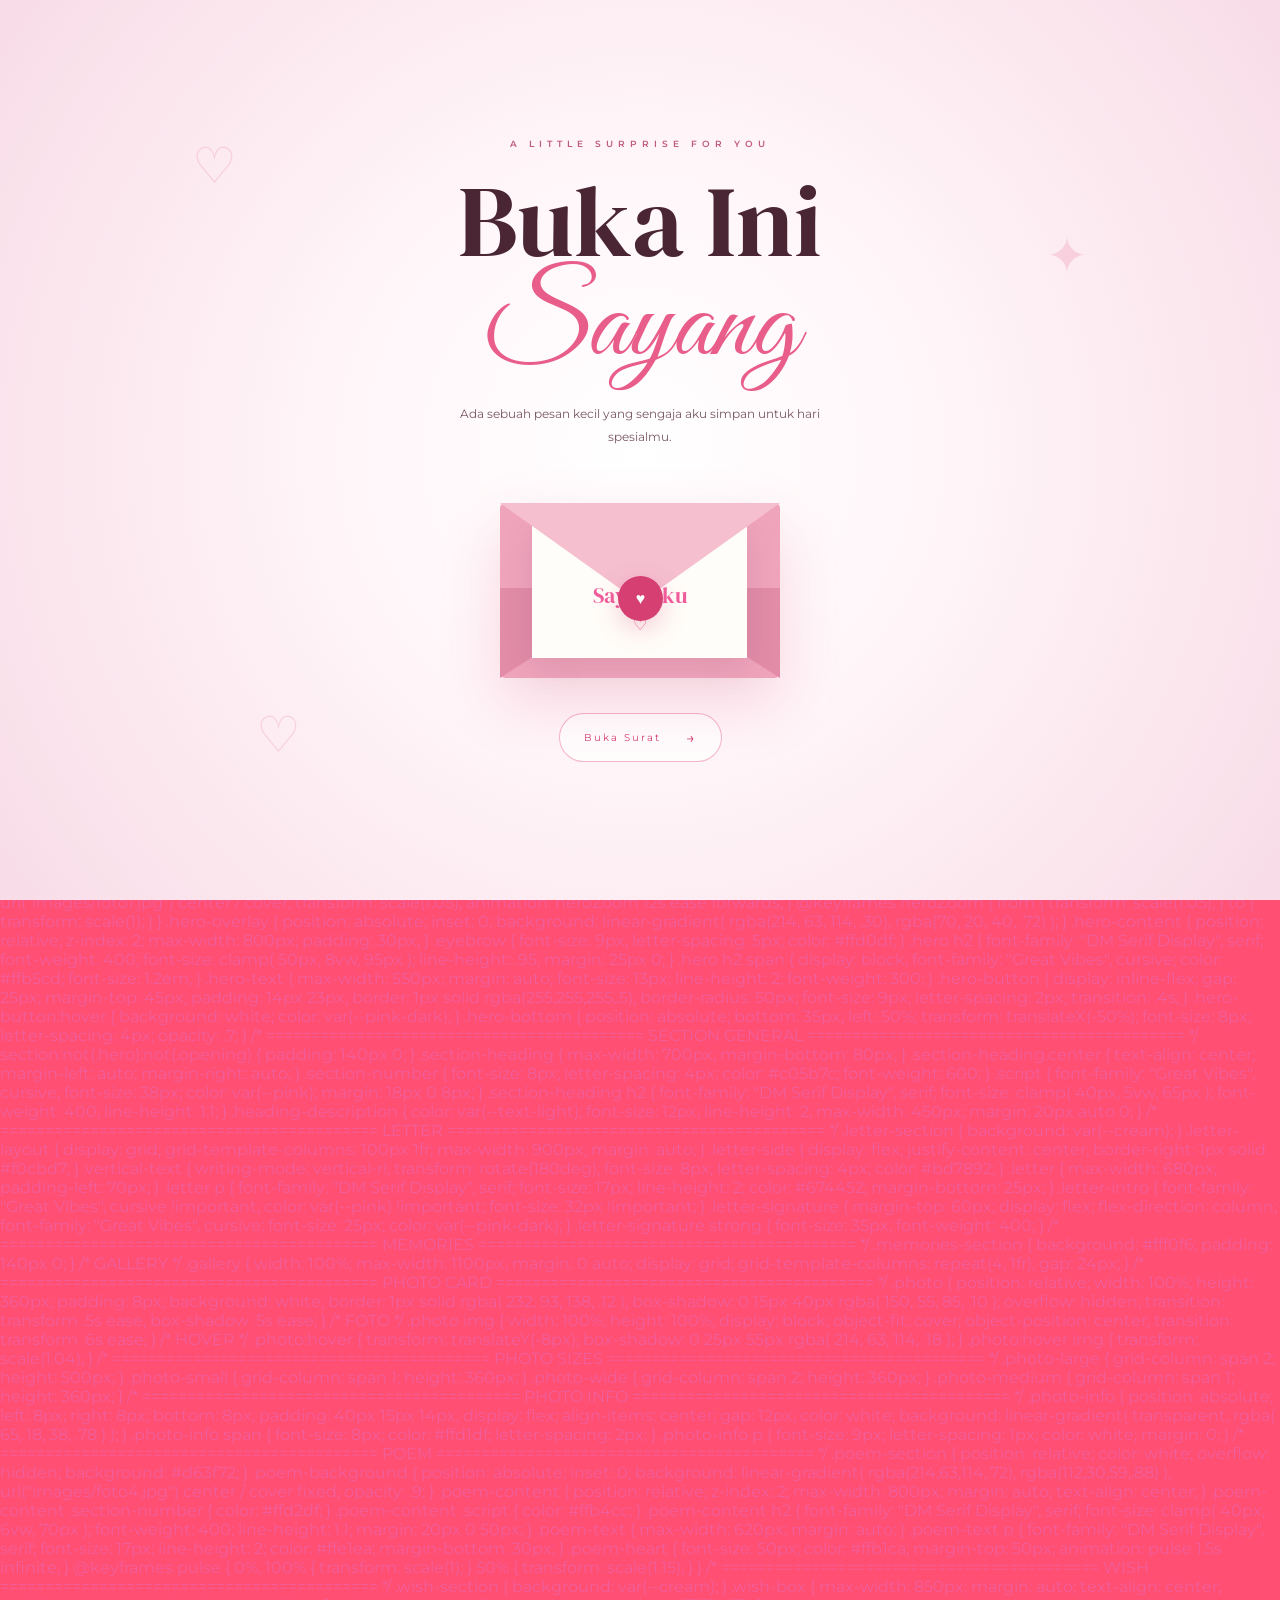
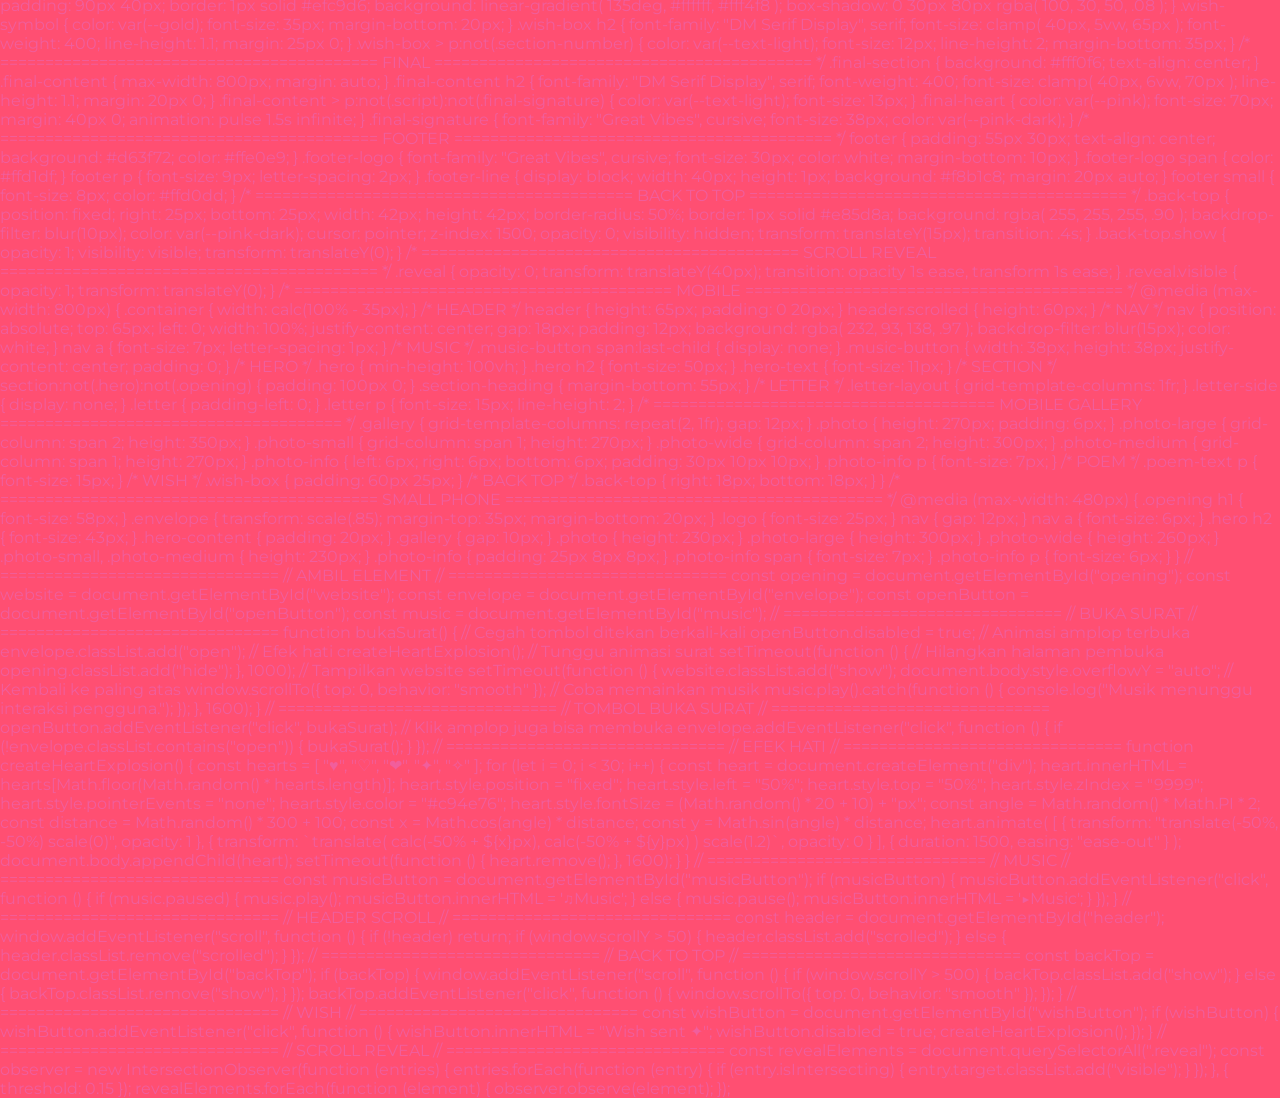
==== index.html @ 8f817539 "Update and rename README.md to index.html" ====
<!DOCTYPE html>
<html lang="id">
<head>
    <meta charset="UTF-8">
    <meta name="viewport" content="width=device-width, initial-scale=1.0">

    <title>Untukmu, Sayang ♡</title>

    <link rel="preconnect" href="https://fonts.googleapis.com">
    <link rel="preconnect" href="https://fonts.gstatic.com" crossorigin>

    <link href="https://fonts.googleapis.com/css2?family=DM+Serif+Display&family=Great+Vibes&family=Montserrat:wght@300;400;500;600&display=swap" rel="stylesheet">

    <link rel="stylesheet" href="lennas.css">
</head>

<body>

    <section id="opening" class="opening">

        <div class="opening-decoration decoration-one">♡</div>
        <div class="opening-decoration decoration-two">✦</div>
        <div class="opening-decoration decoration-three">♡</div>

        <div class="opening-inner">

            <p class="opening-label">
                A LITTLE SURPRISE FOR YOU
            </p>

            <h1>
                Buka Ini
                <span>Sayang</span>
            </h1>

            <p class="opening-text">
                Ada sebuah pesan kecil yang sengaja
                aku simpan untuk hari spesialmu.
            </p>

            <div class="envelope" id="envelope">

                <div class="envelope-back"></div>

                <div class="paper">

                    <p>Untukmu,</p>

                    <strong>Sayangku</strong>

                    <span>♡</span>

                </div>

                <div class="envelope-flap"></div>

                <div class="seal">
                    ♥
                </div>

            </div>

            <button class="main-button" id="openButton">
                Buka Surat
                <span>→</span>
            </button>

        </div>

    </section>



    <!-- =========================
         MAIN WEBSITE
    ========================== -->

    <div id="website" class="website">

        <!-- HEADER -->

        <header id="header">

            <a href="#home" class="logo">
                For You<span>♡</span>
            </a>

            <nav>

                <a href="#home" class="active">
                    Home
                </a>

                <a href="#letter">
                    Surat
                </a>

                <a href="#memories">
                    Memories
                </a>

                <a href="#poem">
                    Puisi
                </a>

                <a href="#wish">
                    Wish
                </a>

            </nav>

            <button class="music-button" id="musicButton">
                <span class="music-icon">♫</span>
                <span>Music</span>
            </button>

        </header>



        <!-- =========================
             HOME
        ========================== -->

        <main>

            <section id="home" class="hero">

                <div class="hero-image"></div>

                <div class="hero-overlay"></div>

                <div class="hero-content">

                    <p class="eyebrow">
                        TODAY IS YOUR SPECIAL DAY
                    </p>

                    <h2>
                        Happy Birthday
                        <span>My Love</span>
                    </h2>

                    <p class="hero-text">
                        Hari ini adalah hari yang spesial,
                        karena seseorang yang begitu berarti
                        sedang merayakan bertambahnya usia.
                    </p>

                    <a href="#letter" class="hero-button">
                        Read My Letter
                        <span>↓</span>
                    </a>

                </div>

                <div class="hero-bottom">
                    Scroll to explore
                </div>

            </section>



            <!-- =========================
                 LETTER
            ========================== -->

            <section id="letter" class="letter-section">

                <div class="container">

                    <div class="section-heading">

                        <p class="section-number">
                            01 — A LETTER FOR YOU
                        </p>

                        <p class="script">
                            Untukmu, sayang...
                        </p>

                        <h2>
                            Ada beberapa hal
                            yang ingin aku katakan.
                        </h2>

                    </div>


                    <div class="letter-layout">

                        <div class="letter-side">

                            <span class="vertical-text">
                                WRITTEN WITH LOVE
                            </span>

                        </div>


                        <article class="letter">

                            <p class="letter-intro">
                                Dear you,
                            </p>

                            <p>
                                Selamat ulang tahun untuk seseorang
                                yang kehadirannya selalu punya tempat
                                istimewa di hidupku.
                            </p>

                            <p>
                                Hari ini, aku berharap kamu bisa
                                tersenyum lebih banyak, tertawa lebih
                                lepas, dan menikmati setiap hal kecil
                                yang membuatmu bahagia.
                            </p>

                            <p>
                                Aku mungkin tidak selalu bisa
                                memberikan hal yang sempurna.
                                Tetapi aku ingin kamu tahu bahwa
                                setiap perhatian kecil yang kuberikan
                                datang dengan ketulusan.
                            </p>

                            <p>
                                Semoga di usia barumu ini, semua
                                impian yang sedang kamu perjuangkan
                                perlahan menemukan jalannya.
                            </p>

                            <p>
                                Semoga kamu selalu dikelilingi
                                orang-orang yang menyayangimu,
                                dan semoga hari-harimu dipenuhi
                                alasan untuk tersenyum.
                            </p>

                            <p>
                                Terima kasih sudah menjadi bagian
                                dari cerita hidupku.
                            </p>

                            <div class="letter-signature">

                                <span>
                                    With all my heart,
                                </span>

                                <strong>
                                    Aku ♡
                                </strong>

                            </div>

                        </article>

                    </div>

                </div>

            </section>



            <!-- =========================
                 MEMORIES
            ========================== -->

            <section id="memories" class="memories-section">

                <div class="container">

                    <div class="section-heading center">

                        <p class="section-number">
                            02 — OUR MEMORIES
                        </p>

                        <p class="script">
                            Little moments
                        </p>

                        <h2>
                            Beautiful memories.
                        </h2>

                        <p class="heading-description">
                            Karena beberapa momen kecil
                            ternyata bisa menjadi kenangan
                            yang sangat berarti.
                        </p>

                    </div>


                    <div class="gallery">

                        <div class="photo photo-large reveal">
                            <img src="len.jpeg" alt="Memory 1">

                            <div class="photo-info">
                                <span>01</span>
                                <p>A beautiful moment.</p>
                            </div>
                        </div>


                        <div class="photo photo-small reveal">
                            <img src="lenna.jpeg" alt="Memory 2">

                            <div class="photo-info">
                                <span>02</span>
                                <p>Your smile.</p>
                            </div>
                        </div>


                        <div class="photo photo-small reveal">
                            <img src="lennaa.jpeg" alt="Memory 3">

                            <div class="photo-info">
                                <span>03</span>
                                <p>One of my favorites.</p>
                            </div>
                        </div>


                        <div class="photo photo-wide reveal">
                            <img src="lennas.jpeg" alt="Memory 4">

                            <div class="photo-info">
                                <span>04</span>
                                <p>A moment worth keeping.</p>
                            </div>
                        </div>


                        <div class="photo photo-medium reveal">
                            <img src="dia.jpeg" alt="Memory 5">

                            <div class="photo-info">
                                <span>05</span>
                                <p>Just you.</p>
                            </div>
                        </div>


                        <div class="photo photo-medium reveal">
                            <img src="diaa.jpeg" alt="Memory 6">

                            <div class="photo-info">
                                <span>06</span>
                                <p>Another little memory.</p>
                            </div>
                        </div>


                        <div class="photo photo-medium reveal">
                            <img src="diaaa.jpeg" alt="Memory 7">

                            <div class="photo-info">
                                <span>07</span>
                                <p>Forever memorable.</p>
                            </div>
                        </div>


                    </div>

                </div>

            </section>



            <!-- =========================
                 POEM
            ========================== -->

            <section id="poem" class="poem-section">

                <div class="poem-background"></div>

                <div class="container">

                    <div class="poem-content">

                        <p class="section-number">
                            03 — A LITTLE POEM
                        </p>

                        <p class="script">
                            Tentang kamu...
                        </p>

                        <h2>
                            Kalau kebahagiaan
                            punya sebuah nama,
                        </h2>

                        <div class="poem-text">

                            <p>
                                mungkin namanya adalah senyummu,
                                karena entah bagaimana,
                                melihatmu tersenyum
                                selalu membuat hariku terasa lebih baik.
                            </p>

                            <p>
                                Kalau waktu bisa berhenti,
                                mungkin aku ingin menyimpan
                                beberapa momen bersamamu
                                sedikit lebih lama.
                            </p>

                            <p>
                                Dan kalau aku boleh memilih
                                satu hal untuk selalu ada,
                                aku ingin melihatmu bahagia.
                            </p>

                        </div>

                        <div class="poem-heart">
                            ♡
                        </div>

                    </div>

                </div>

            </section>



            <!-- =========================
                 WISH
            ========================== -->

            <section id="wish" class="wish-section">

                <div class="container">

                    <div class="wish-box reveal">

                        <div class="wish-symbol">
                            ✦
                        </div>

                        <p class="section-number">
                            04 — MAKE A WISH
                        </p>

                        <h2>
                            Pejamkan mata.
                            <br>
                            Buat satu permintaan.
                        </h2>

                        <p>
                            Semoga semua hal baik yang kamu
                            harapkan menemukan jalannya.
                        </p>

                        <button class="main-button" id="wishButton">
                            Make a Wish
                            <span>♡</span>
                        </button>

                    </div>

                </div>

            </section>



            <!-- =========================
                 FINAL
            ========================== -->

            <section class="final-section">

                <div class="container">

                    <div class="final-content reveal">

                        <p class="script">
                            One last thing...
                        </p>

                        <h2>
                            Terima kasih sudah
                            menjadi bagian dari hidupku.
                        </h2>

                        <p>
                            Selamat ulang tahun,
                            sayang.
                        </p>

                        <div class="final-heart">
                            ♥
                        </div>

                        <p class="final-signature">
                            I love you ♡
                        </p>

                    </div>

                </div>

            </section>

        </main>



        <!-- FOOTER -->

        <footer>

            <div class="footer-logo">
                For You <span>♡</span>
            </div>

            <p>
                Made specially with love.
            </p>

            <span class="footer-line"></span>

            <small>
                A little birthday website for someone special.
            </small>

        </footer>

    </div>



    <!-- =========================
         AUDIO
    ========================== -->

    <audio id="music" loop>
        <source src="lagu tenang.mp4" type="audio/mpeg">
    </audio>



    <!-- BACK TO TOP -->

    <button id="backTop" class="back-top">
        ↑
    </button>


    <script src="lenna.js"></script>

</body>
</html>

/* ==========================================
   RESET
========================================== */

* {
    margin: 0;
    padding: 0;
    box-sizing: border-box;
}

html {
    scroll-behavior: smooth;
}

body {
    font-family: "Montserrat", sans-serif;
    background: #ff4f72;
    color: #f15e9c;
    overflow-x: hidden;
}

body::-webkit-scrollbar {
    width: 7px;
}

body::-webkit-scrollbar-thumb {
    background: #e85d8a;
    border-radius: 20px;
}

body::-webkit-scrollbar-track {
    background: #fff0f6;
}

a {
    text-decoration: none;
    color: inherit;
}

button {
    font-family: inherit;
}

img {
    max-width: 100%;
}


/* ==========================================
   VARIABLES
========================================== */

:root {
    --pink: #e85d8a;
    --pink-dark: #d63f72;
    --pink-soft: #f7b6ca;
    --pink-light: #fff0f6;
    --pink-pale: #fff7fa;

    --text: #4a2635;
    --text-light: #795967;

    --white: #ffffff;
    --cream: #fffafb;

    --gold: #d5a45c;

    --container: 1150px;
}


/* ==========================================
   CONTAINER
========================================== */

.container {
    width: min(
        var(--container),
        calc(100% - 60px)
    );

    margin: auto;
}


/* ==========================================
   OPENING PAGE
========================================== */

.opening {
    min-height: 100vh;

    position: fixed;
    inset: 0;

    z-index: 5000;

    display: flex;
    align-items: center;
    justify-content: center;

    text-align: center;

    background:
        radial-gradient(
            circle at center,
            #ffffff 0%,
            #fff5f8 40%,
            #f8dce7 100%
        );

    transition:
        opacity 1.2s ease,
        visibility 1.2s ease,
        transform 1.2s ease;
}

.opening.hide {
    opacity: 0;
    visibility: hidden;
    transform: scale(1.05);
}

.opening-inner {
    position: relative;
    z-index: 5;
}

.opening-label {
    font-size: 9px;
    letter-spacing: 5px;
    color: #c05b7c;
    font-weight: 600;
}

.opening h1 {
    font-family: "DM Serif Display", serif;

    font-weight: 400;

    color: var(--text);

    font-size: clamp(
        55px,
        8vw,
        100px
    );

    line-height: .95;

    margin: 25px 0 20px;
}

.opening h1 span {
    display: block;

    font-family: "Great Vibes", cursive;

    color: var(--pink);

    font-size: 1.15em;

    margin-top: 5px;
}

.opening-text {
    max-width: 380px;

    margin: auto;

    color: var(--text-light);

    font-size: 12px;

    line-height: 1.9;
}


/* ==========================================
   OPENING DECORATION
========================================== */

.opening-decoration {
    position: absolute;

    color: rgba(
        232,
        93,
        138,
        .20
    );

    font-size: 50px;

    animation:
        floating 5s ease-in-out infinite;
}

.decoration-one {
    top: 15%;
    left: 15%;
}

.decoration-two {
    top: 25%;
    right: 15%;

    animation-delay: 1s;
}

.decoration-three {
    bottom: 15%;
    left: 20%;

    animation-delay: 2s;
}

@keyframes floating {

    0%,
    100% {
        transform:
            translateY(0)
            rotate(0);
    }

    50% {
        transform:
            translateY(-15px)
            rotate(8deg);
    }
}


/* ==========================================
   ENVELOPE
========================================== */

.envelope {
    width: 280px;
    height: 175px;

    margin: 55px auto 35px;

    position: relative;

    cursor: pointer;

    perspective: 1000px;
}

.envelope-back {
    position: absolute;
    inset: 0;

    background: #efa4bc;

    border-radius: 5px;

    box-shadow:
        0 25px 60px
        rgba(214, 63, 114, .18);
}

.envelope-back::before,
.envelope-back::after {
    content: "";

    position: absolute;

    width: 0;
    height: 0;

    border-style: solid;
}

.envelope-back::before {
    left: 0;
    bottom: 0;

    border-width:
        90px
        140px
        0
        0;

    border-color:
        #e28ca8
        transparent
        transparent
        transparent;
}

.envelope-back::after {
    right: 0;
    bottom: 0;

    border-width:
        90px
        0
        0
        140px;

    border-color:
        #e28ca8
        transparent
        transparent
        transparent;
}


/* PAPER */

.paper {
    position: absolute;

    width: 215px;
    height: 135px;

    left: 32px;
    top: 20px;

    background: #fffdf9;

    display: flex;
    flex-direction: column;

    justify-content: center;
    align-items: center;

    z-index: 2;

    transition: 1s ease;

    box-shadow:
        0 10px 30px
        rgba(70, 20, 40, .1);
}

.paper p {
    font-family: "Great Vibes", cursive;

    font-size: 23px;

    color: #c65379;
}

.paper strong {
    font-family: "DM Serif Display", serif;

    font-size: 22px;

    font-weight: 400;

    margin-top: 4px;
}

.paper span {
    color: var(--pink);

    margin-top: 5px;
}


/* ENVELOPE FLAP */

.envelope-flap {
    position: absolute;

    top: 0;
    left: 0;

    width: 0;
    height: 0;

    border-left:
        140px solid transparent;

    border-right:
        140px solid transparent;

    border-top:
        100px solid #f5bfd0;

    transform-origin: top;

    transition: .8s ease;

    z-index: 4;
}


/* SEAL */

.seal {
    position: absolute;

    width: 45px;
    height: 45px;

    left: calc(50% - 22px);
    top: 73px;

    display: flex;
    align-items: center;
    justify-content: center;

    border-radius: 50%;

    background: var(--pink-dark);

    color: white;

    z-index: 6;

    box-shadow:
        0 8px 25px
        rgba(214, 63, 114, .25);

    transition: .5s ease;
}


/* OPEN ANIMATION */

.envelope.open .envelope-flap {
    transform: rotateX(180deg);
    z-index: 1;
}

.envelope.open .paper {
    transform: translateY(-100px);
    z-index: 5;
}

.envelope.open .seal {
    transform: scale(0);
}


/* ==========================================
   MAIN BUTTON
========================================== */

.main-button {
    display: inline-flex;

    align-items: center;

    gap: 25px;

    padding: 14px 24px;

    border:
        1px solid
        rgba(232, 93, 138, .45);

    border-radius: 50px;

    background:
        rgba(255, 255, 255, .75);

    color: var(--pink-dark);

    font-size: 10px;

    letter-spacing: 2px;

    cursor: pointer;

    transition: .4s ease;
}

.main-button span {
    font-size: 15px;
}

.main-button:hover {
    background: var(--pink);

    color: white;

    border-color: var(--pink);

    transform: translateY(-4px);

    box-shadow:
        0 15px 35px
        rgba(232, 93, 138, .28);
}


/* ==========================================
   WEBSITE
========================================== */

.website {
    display: none;
}

.website.show {
    display: block;

    animation:
        websiteReveal 1.5s ease;
}

@keyframes websiteReveal {

    from {
        opacity: 0;
    }

    to {
        opacity: 1;
    }
}


/* ==========================================
   HEADER
========================================== */

header {
    position: fixed;

    top: 0;
    left: 0;

    width: 100%;

    height: 80px;

    display: flex;

    align-items: center;

    justify-content: space-between;

    padding: 0 45px;

    z-index: 2000;

    color: white;

    background:
        rgba(
            232,
            93,
            138,
            .94
        );

    backdrop-filter: blur(18px);

    border-bottom:
        1px solid
        rgba(255,255,255,.18);

    box-shadow:
        0 8px 30px
        rgba(214, 63, 114, .18);

    transition: .4s ease;
}

header.scrolled {
    height: 68px;

    color: white;

    background:
        rgba(
            232,
            93,
            138,
            .98
        );

    box-shadow:
        0 10px 35px
        rgba(214, 63, 114, .25);
}


/* LOGO */

.logo {
    font-family:
        "Great Vibes",
        cursive;

    font-size: 30px;
}

.logo span {
    color: #ffd1df;
}


/* ==========================================
   NAVIGATION
========================================== */

nav {
    display: flex;

    gap: 30px;
}

nav a {
    position: relative;

    padding: 8px 0;

    font-size: 9px;

    letter-spacing: 2px;

    color: white;

    opacity: .75;

    transition: .3s ease;
}

nav a::after {
    content: "";

    position: absolute;

    left: 0;
    bottom: 0;

    width: 0;

    height: 1px;

    background: white;

    transition: .3s ease;
}

nav a:hover,
nav a.active {
    opacity: 1;
}

nav a:hover::after,
nav a.active::after {
    width: 100%;
}


/* ==========================================
   MUSIC BUTTON
========================================== */

.music-button {
    border:
        1px solid
        rgba(255,255,255,.7);

    background:
        rgba(255,255,255,.08);

    color: white;

    border-radius: 50px;

    padding: 9px 15px;

    font-size: 9px;

    display: flex;

    align-items: center;

    gap: 8px;

    cursor: pointer;

    transition: .3s ease;
}

.music-button:hover {
    background: white;

    color: var(--pink-dark);
}

.music-icon {
    font-size: 15px;
}


/* ==========================================
   HERO
========================================== */

.hero {
    min-height: 100vh;

    position: relative;

    display: flex;

    justify-content: center;

    align-items: center;

    text-align: center;

    color: white;

    overflow: hidden;
}

.hero-image {
    position: absolute;

    inset: 0;

    background:
        url("images/foto1.jpg")
        center / cover;

    transform: scale(1.05);

    animation:
        heroZoom 12s ease forwards;
}

@keyframes heroZoom {

    from {
        transform: scale(1.05);
    }

    to {
        transform: scale(1);
    }
}

.hero-overlay {
    position: absolute;

    inset: 0;

    background:
        linear-gradient(
            rgba(214, 63, 114, .30),
            rgba(70, 20, 40, .72)
        );
}

.hero-content {
    position: relative;

    z-index: 2;

    max-width: 800px;

    padding: 30px;
}

.eyebrow {
    font-size: 9px;

    letter-spacing: 5px;

    color: #ffd0df;
}

.hero h2 {
    font-family:
        "DM Serif Display",
        serif;

    font-weight: 400;

    font-size:
        clamp(
            50px,
            8vw,
            95px
        );

    line-height: .95;

    margin: 25px 0;
}

.hero h2 span {
    display: block;

    font-family:
        "Great Vibes",
        cursive;

    color: #ffb5cd;

    font-size: 1.2em;
}

.hero-text {
    max-width: 550px;

    margin: auto;

    font-size: 13px;

    line-height: 2;

    font-weight: 300;
}

.hero-button {
    display: inline-flex;

    gap: 25px;

    margin-top: 45px;

    padding: 14px 23px;

    border:
        1px solid
        rgba(255,255,255,.5);

    border-radius: 50px;

    font-size: 9px;

    letter-spacing: 2px;

    transition: .4s;
}

.hero-button:hover {
    background: white;

    color: var(--pink-dark);
}

.hero-bottom {
    position: absolute;

    bottom: 35px;

    left: 50%;

    transform:
        translateX(-50%);

    font-size: 8px;

    letter-spacing: 4px;

    opacity: .7;
}


/* ==========================================
   SECTION GENERAL
========================================== */

section:not(.hero):not(.opening) {
    padding: 140px 0;
}

.section-heading {
    max-width: 700px;

    margin-bottom: 80px;
}

.section-heading.center {
    text-align: center;

    margin-left: auto;
    margin-right: auto;
}

.section-number {
    font-size: 8px;

    letter-spacing: 4px;

    color: #c05b7c;

    font-weight: 600;
}

.script {
    font-family:
        "Great Vibes",
        cursive;

    font-size: 38px;

    color: var(--pink);

    margin: 18px 0 8px;
}

.section-heading h2 {
    font-family:
        "DM Serif Display",
        serif;

    font-size:
        clamp(
            40px,
            5vw,
            65px
        );

    font-weight: 400;

    line-height: 1.1;
}

.heading-description {
    color: var(--text-light);

    font-size: 12px;

    line-height: 2;

    max-width: 450px;

    margin: 20px auto 0;
}


/* ==========================================
   LETTER
========================================== */

.letter-section {
    background: var(--cream);
}

.letter-layout {
    display: grid;

    grid-template-columns: 100px 1fr;

    max-width: 900px;

    margin: auto;
}

.letter-side {
    display: flex;

    justify-content: center;

    border-right:
        1px solid
        #f0cbd7;
}

.vertical-text {
    writing-mode: vertical-rl;

    transform: rotate(180deg);

    font-size: 8px;

    letter-spacing: 4px;

    color: #bd7892;
}

.letter {
    max-width: 680px;

    padding-left: 70px;
}

.letter p {
    font-family:
        "DM Serif Display",
        serif;

    font-size: 17px;

    line-height: 2;

    color: #674452;

    margin-bottom: 25px;
}

.letter-intro {
    font-family:
        "Great Vibes",
        cursive !important;

    color: var(--pink) !important;

    font-size: 32px !important;
}

.letter-signature {
    margin-top: 60px;

    display: flex;

    flex-direction: column;

    font-family:
        "Great Vibes",
        cursive;

    font-size: 25px;

    color: var(--pink-dark);
}

.letter-signature strong {
    font-size: 35px;

    font-weight: 400;
}


/* ==========================================
   MEMORIES
========================================== */

.memories-section {
    background: #fff0f6;

    padding: 140px 0;
}


/* GALLERY */

.gallery {
    width: 100%;

    max-width: 1100px;

    margin: 0 auto;

    display: grid;

    grid-template-columns:
        repeat(4, 1fr);

    gap: 24px;
}


/* ==========================================
   PHOTO CARD
========================================== */

.photo {
    position: relative;

    width: 100%;

    height: 360px;

    padding: 8px;

    background: white;

    border:
        1px solid
        rgba(
            232,
            93,
            138,
            .12
        );

    box-shadow:
        0 15px 40px
        rgba(
            150,
            55,
            85,
            .10
        );

    overflow: hidden;

    transition:
        transform .5s ease,
        box-shadow .5s ease;
}


/* FOTO */

.photo img {
    width: 100%;

    height: 100%;

    display: block;

    object-fit: cover;

    object-position: center;

    transition:
        transform .6s ease;
}


/* HOVER */

.photo:hover {
    transform:
        translateY(-8px);

    box-shadow:
        0 25px 55px
        rgba(
            214,
            63,
            114,
            .18
        );
}

.photo:hover img {
    transform:
        scale(1.04);
}


/* ==========================================
   PHOTO SIZES
========================================== */

.photo-large {
    grid-column: span 2;

    height: 500px;
}

.photo-small {
    grid-column: span 1;

    height: 360px;
}

.photo-wide {
    grid-column: span 2;

    height: 360px;
}

.photo-medium {
    grid-column: span 1;

    height: 360px;
}


/* ==========================================
   PHOTO INFO
========================================== */

.photo-info {
    position: absolute;

    left: 8px;
    right: 8px;
    bottom: 8px;

    padding:
        40px
        15px
        14px;

    display: flex;

    align-items: center;

    gap: 12px;

    color: white;

    background:
        linear-gradient(
            transparent,
            rgba(
                65,
                18,
                38,
                .78
            )
        );
}

.photo-info span {
    font-size: 8px;

    color: #ffd1df;

    letter-spacing: 2px;
}

.photo-info p {
    font-size: 9px;

    letter-spacing: 1px;

    color: white;

    margin: 0;
}


/* ==========================================
   POEM
========================================== */

.poem-section {
    position: relative;

    color: white;

    overflow: hidden;

    background: #d63f72;
}

.poem-background {
    position: absolute;

    inset: 0;

    background:
        linear-gradient(
            rgba(214,63,114,.72),
            rgba(112,30,59,.88)
        ),
        url("images/foto4.jpg")
        center / cover fixed;

    opacity: .9;
}

.poem-content {
    position: relative;

    z-index: 2;

    max-width: 800px;

    margin: auto;

    text-align: center;
}

.poem-content .section-number {
    color: #ffd2df;
}

.poem-content .script {
    color: #ffb4cc;
}

.poem-content h2 {
    font-family:
        "DM Serif Display",
        serif;

    font-size:
        clamp(
            40px,
            6vw,
            70px
        );

    font-weight: 400;

    line-height: 1.1;

    margin:
        20px 0
        50px;
}

.poem-text {
    max-width: 620px;

    margin: auto;
}

.poem-text p {
    font-family:
        "DM Serif Display",
        serif;

    font-size: 17px;

    line-height: 2;

    color: #ffe1ea;

    margin-bottom: 30px;
}

.poem-heart {
    font-size: 50px;

    color: #ffb1ca;

    margin-top: 50px;

    animation:
        pulse 1.5s infinite;
}

@keyframes pulse {

    0%,
    100% {
        transform: scale(1);
    }

    50% {
        transform: scale(1.15);
    }
}


/* ==========================================
   WISH
========================================== */

.wish-section {
    background: var(--cream);
}

.wish-box {
    max-width: 850px;

    margin: auto;

    text-align: center;

    padding: 90px 40px;

    border:
        1px solid
        #efc9d6;

    background:
        linear-gradient(
            135deg,
            #ffffff,
            #fff4f8
        );

    box-shadow:
        0 30px 80px
        rgba(
            100,
            30,
            50,
            .08
        );
}

.wish-symbol {
    color: var(--gold);

    font-size: 35px;

    margin-bottom: 20px;
}

.wish-box h2 {
    font-family:
        "DM Serif Display",
        serif;

    font-size:
        clamp(
            40px,
            5vw,
            65px
        );

    font-weight: 400;

    line-height: 1.1;

    margin: 25px 0;
}

.wish-box > p:not(.section-number) {
    color: var(--text-light);

    font-size: 12px;

    line-height: 2;

    margin-bottom: 35px;
}


/* ==========================================
   FINAL
========================================== */

.final-section {
    background: #fff0f6;

    text-align: center;
}

.final-content {
    max-width: 800px;

    margin: auto;
}

.final-content h2 {
    font-family:
        "DM Serif Display",
        serif;

    font-weight: 400;

    font-size:
        clamp(
            40px,
            6vw,
            70px
        );

    line-height: 1.1;

    margin: 20px 0;
}

.final-content > p:not(.script):not(.final-signature) {
    color: var(--text-light);

    font-size: 13px;
}

.final-heart {
    color: var(--pink);

    font-size: 70px;

    margin: 40px 0;

    animation:
        pulse 1.5s infinite;
}

.final-signature {
    font-family:
        "Great Vibes",
        cursive;

    font-size: 38px;

    color: var(--pink-dark);
}


/* ==========================================
   FOOTER
========================================== */

footer {
    padding: 55px 30px;

    text-align: center;

    background: #d63f72;

    color: #ffe0e9;
}

.footer-logo {
    font-family:
        "Great Vibes",
        cursive;

    font-size: 30px;

    color: white;

    margin-bottom: 10px;
}

.footer-logo span {
    color: #ffd1df;
}

footer p {
    font-size: 9px;

    letter-spacing: 2px;
}

.footer-line {
    display: block;

    width: 40px;

    height: 1px;

    background: #f8b1c8;

    margin: 20px auto;
}

footer small {
    font-size: 8px;

    color: #ffd0dd;
}


/* ==========================================
   BACK TO TOP
========================================== */

.back-top {
    position: fixed;

    right: 25px;
    bottom: 25px;

    width: 42px;
    height: 42px;

    border-radius: 50%;

    border:
        1px solid
        #e85d8a;

    background:
        rgba(
            255,
            255,
            255,
            .90
        );

    backdrop-filter: blur(10px);

    color: var(--pink-dark);

    cursor: pointer;

    z-index: 1500;

    opacity: 0;

    visibility: hidden;

    transform:
        translateY(15px);

    transition: .4s;
}

.back-top.show {
    opacity: 1;

    visibility: visible;

    transform:
        translateY(0);
}


/* ==========================================
   SCROLL REVEAL
========================================== */

.reveal {
    opacity: 0;

    transform:
        translateY(40px);

    transition:
        opacity 1s ease,
        transform 1s ease;
}

.reveal.visible {
    opacity: 1;

    transform:
        translateY(0);
}


/* ==========================================
   MOBILE
========================================== */

@media (max-width: 800px) {

    .container {
        width:
            calc(100% - 35px);
    }


    /* HEADER */

    header {
        height: 65px;

        padding: 0 20px;
    }

    header.scrolled {
        height: 60px;
    }


    /* NAV */

    nav {
        position: absolute;

        top: 65px;
        left: 0;

        width: 100%;

        justify-content: center;

        gap: 18px;

        padding: 12px;

        background:
            rgba(
                232,
                93,
                138,
                .97
            );

        backdrop-filter:
            blur(15px);

        color: white;
    }

    nav a {
        font-size: 7px;

        letter-spacing: 1px;
    }


    /* MUSIC */

    .music-button span:last-child {
        display: none;
    }

    .music-button {
        width: 38px;
        height: 38px;

        justify-content: center;

        padding: 0;
    }


    /* HERO */

    .hero {
        min-height: 100vh;
    }

    .hero h2 {
        font-size: 50px;
    }

    .hero-text {
        font-size: 11px;
    }


    /* SECTION */

    section:not(.hero):not(.opening) {
        padding: 100px 0;
    }

    .section-heading {
        margin-bottom: 55px;
    }


    /* LETTER */

    .letter-layout {
        grid-template-columns: 1fr;
    }

    .letter-side {
        display: none;
    }

    .letter {
        padding-left: 0;
    }

    .letter p {
        font-size: 15px;

        line-height: 2;
    }


    /* ======================================
       MOBILE GALLERY
    ====================================== */

    .gallery {
        grid-template-columns:
            repeat(2, 1fr);

        gap: 12px;
    }

    .photo {
        height: 270px;

        padding: 6px;
    }

    .photo-large {
        grid-column: span 2;

        height: 350px;
    }

    .photo-small {
        grid-column: span 1;

        height: 270px;
    }

    .photo-wide {
        grid-column: span 2;

        height: 300px;
    }

    .photo-medium {
        grid-column: span 1;

        height: 270px;
    }

    .photo-info {
        left: 6px;
        right: 6px;
        bottom: 6px;

        padding:
            30px
            10px
            10px;
    }

    .photo-info p {
        font-size: 7px;
    }


    /* POEM */

    .poem-text p {
        font-size: 15px;
    }


    /* WISH */

    .wish-box {
        padding:
            60px 25px;
    }


    /* BACK TOP */

    .back-top {
        right: 18px;
        bottom: 18px;
    }

}


/* ==========================================
   SMALL PHONE
========================================== */

@media (max-width: 480px) {

    .opening h1 {
        font-size: 58px;
    }

    .envelope {
        transform: scale(.85);

        margin-top: 35px;
        margin-bottom: 20px;
    }

    .logo {
        font-size: 25px;
    }

    nav {
        gap: 12px;
    }

    nav a {
        font-size: 6px;
    }

    .hero h2 {
        font-size: 43px;
    }

    .hero-content {
        padding:
            20px;
    }

    .gallery {
        gap: 10px;
    }

    .photo {
        height: 230px;
    }

    .photo-large {
        height: 300px;
    }

    .photo-wide {
        height: 260px;
    }

    .photo-small,
    .photo-medium {
        height: 230px;
    }

    .photo-info {
        padding:
            25px
            8px
            8px;
    }

    .photo-info span {
        font-size: 7px;
    }

    .photo-info p {
        font-size: 6px;
    }

}

// ===============================
// AMBIL ELEMENT
// ===============================

const opening = document.getElementById("opening");
const website = document.getElementById("website");

const envelope = document.getElementById("envelope");
const openButton = document.getElementById("openButton");

const music = document.getElementById("music");


// ===============================
// BUKA SURAT
// ===============================

function bukaSurat() {

    // Cegah tombol ditekan berkali-kali
    openButton.disabled = true;

    // Animasi amplop terbuka
    envelope.classList.add("open");

    // Efek hati
    createHeartExplosion();

    // Tunggu animasi surat
    setTimeout(function () {

        // Hilangkan halaman pembuka
        opening.classList.add("hide");

    }, 1000);


    // Tampilkan website
    setTimeout(function () {

        website.classList.add("show");

        document.body.style.overflowY = "auto";

        // Kembali ke paling atas
        window.scrollTo({
            top: 0,
            behavior: "smooth"
        });

        // Coba memainkan musik
        music.play().catch(function () {
            console.log("Musik menunggu interaksi pengguna.");
        });

    }, 1600);

}


// ===============================
// TOMBOL BUKA SURAT
// ===============================

openButton.addEventListener("click", bukaSurat);


// Klik amplop juga bisa membuka
envelope.addEventListener("click", function () {

    if (!envelope.classList.contains("open")) {
        bukaSurat();
    }

});


// ===============================
// EFEK HATI
// ===============================

function createHeartExplosion() {

    const hearts = [
        "♥",
        "♡",
        "❤",
        "✦",
        "✧"
    ];

    for (let i = 0; i < 30; i++) {

        const heart = document.createElement("div");

        heart.innerHTML =
            hearts[Math.floor(Math.random() * hearts.length)];

        heart.style.position = "fixed";

        heart.style.left = "50%";
        heart.style.top = "50%";

        heart.style.zIndex = "9999";

        heart.style.pointerEvents = "none";

        heart.style.color = "#c94e76";

        heart.style.fontSize =
            (Math.random() * 20 + 10) + "px";


        const angle =
            Math.random() * Math.PI * 2;

        const distance =
            Math.random() * 300 + 100;

        const x =
            Math.cos(angle) * distance;

        const y =
            Math.sin(angle) * distance;


        heart.animate(
            [
                {
                    transform:
                        "translate(-50%, -50%) scale(0)",

                    opacity: 1
                },

                {
                    transform:
                        `translate(
                            calc(-50% + ${x}px),
                            calc(-50% + ${y}px)
                        ) scale(1.2)`,

                    opacity: 0
                }
            ],
            {
                duration: 1500,
                easing: "ease-out"
            }
        );


        document.body.appendChild(heart);


        setTimeout(function () {
            heart.remove();
        }, 1600);

    }

}


// ===============================
// MUSIC
// ===============================

const musicButton =
    document.getElementById("musicButton");


if (musicButton) {

    musicButton.addEventListener("click", function () {

        if (music.paused) {

            music.play();

            musicButton.innerHTML =
                '<span class="music-icon">♫</span><span>Music</span>';

        } else {

            music.pause();

            musicButton.innerHTML =
                '<span class="music-icon">▶</span><span>Music</span>';

        }

    });

}


// ===============================
// HEADER SCROLL
// ===============================

const header =
    document.getElementById("header");


window.addEventListener("scroll", function () {

    if (!header) return;

    if (window.scrollY > 50) {

        header.classList.add("scrolled");

    } else {

        header.classList.remove("scrolled");

    }

});


// ===============================
// BACK TO TOP
// ===============================

const backTop =
    document.getElementById("backTop");


if (backTop) {

    window.addEventListener("scroll", function () {

        if (window.scrollY > 500) {

            backTop.classList.add("show");

        } else {

            backTop.classList.remove("show");

        }

    });


    backTop.addEventListener("click", function () {

        window.scrollTo({
            top: 0,
            behavior: "smooth"
        });

    });

}


// ===============================
// WISH
// ===============================

const wishButton =
    document.getElementById("wishButton");


if (wishButton) {

    wishButton.addEventListener("click", function () {

        wishButton.innerHTML =
            "Wish sent ✦";

        wishButton.disabled = true;

        createHeartExplosion();

    });

}


// ===============================
// SCROLL REVEAL
// ===============================

const revealElements =
    document.querySelectorAll(".reveal");


const observer =
    new IntersectionObserver(function (entries) {

        entries.forEach(function (entry) {

            if (entry.isIntersecting) {

                entry.target.classList.add("visible");

            }

        });

    }, {
        threshold: 0.15
    });


revealElements.forEach(function (element) {

    observer.observe(element);

});
---- lennas.css ----
/* ==========================================
   RESET
========================================== */

* {
    margin: 0;
    padding: 0;
    box-sizing: border-box;
}

html {
    scroll-behavior: smooth;
}

body {
    font-family: "Montserrat", sans-serif;
    background: #ff4f72;
    color: #f15e9c;
    overflow-x: hidden;
}

body::-webkit-scrollbar {
    width: 7px;
}

body::-webkit-scrollbar-thumb {
    background: #e85d8a;
    border-radius: 20px;
}

body::-webkit-scrollbar-track {
    background: #fff0f6;
}

a {
    text-decoration: none;
    color: inherit;
}

button {
    font-family: inherit;
}

img {
    max-width: 100%;
}


/* ==========================================
   VARIABLES
========================================== */

:root {
    --pink: #e85d8a;
    --pink-dark: #d63f72;
    --pink-soft: #f7b6ca;
    --pink-light: #fff0f6;
    --pink-pale: #fff7fa;

    --text: #4a2635;
    --text-light: #795967;

    --white: #ffffff;
    --cream: #fffafb;

    --gold: #d5a45c;

    --container: 1150px;
}


/* ==========================================
   CONTAINER
========================================== */

.container {
    width: min(
        var(--container),
        calc(100% - 60px)
    );

    margin: auto;
}


/* ==========================================
   OPENING PAGE
========================================== */

.opening {
    min-height: 100vh;

    position: fixed;
    inset: 0;

    z-index: 5000;

    display: flex;
    align-items: center;
    justify-content: center;

    text-align: center;

    background:
        radial-gradient(
            circle at center,
            #ffffff 0%,
            #fff5f8 40%,
            #f8dce7 100%
        );

    transition:
        opacity 1.2s ease,
        visibility 1.2s ease,
        transform 1.2s ease;
}

.opening.hide {
    opacity: 0;
    visibility: hidden;
    transform: scale(1.05);
}

.opening-inner {
    position: relative;
    z-index: 5;
}

.opening-label {
    font-size: 9px;
    letter-spacing: 5px;
    color: #c05b7c;
    font-weight: 600;
}

.opening h1 {
    font-family: "DM Serif Display", serif;

    font-weight: 400;

    color: var(--text);

    font-size: clamp(
        55px,
        8vw,
        100px
    );

    line-height: .95;

    margin: 25px 0 20px;
}

.opening h1 span {
    display: block;

    font-family: "Great Vibes", cursive;

    color: var(--pink);

    font-size: 1.15em;

    margin-top: 5px;
}

.opening-text {
    max-width: 380px;

    margin: auto;

    color: var(--text-light);

    font-size: 12px;

    line-height: 1.9;
}


/* ==========================================
   OPENING DECORATION
========================================== */

.opening-decoration {
    position: absolute;

    color: rgba(
        232,
        93,
        138,
        .20
    );

    font-size: 50px;

    animation:
        floating 5s ease-in-out infinite;
}

.decoration-one {
    top: 15%;
    left: 15%;
}

.decoration-two {
    top: 25%;
    right: 15%;

    animation-delay: 1s;
}

.decoration-three {
    bottom: 15%;
    left: 20%;

    animation-delay: 2s;
}

@keyframes floating {

    0%,
    100% {
        transform:
            translateY(0)
            rotate(0);
    }

    50% {
        transform:
            translateY(-15px)
            rotate(8deg);
    }
}


/* ==========================================
   ENVELOPE
========================================== */

.envelope {
    width: 280px;
    height: 175px;

    margin: 55px auto 35px;

    position: relative;

    cursor: pointer;

    perspective: 1000px;
}

.envelope-back {
    position: absolute;
    inset: 0;

    background: #efa4bc;

    border-radius: 5px;

    box-shadow:
        0 25px 60px
        rgba(214, 63, 114, .18);
}

.envelope-back::before,
.envelope-back::after {
    content: "";

    position: absolute;

    width: 0;
    height: 0;

    border-style: solid;
}

.envelope-back::before {
    left: 0;
    bottom: 0;

    border-width:
        90px
        140px
        0
        0;

    border-color:
        #e28ca8
        transparent
        transparent
        transparent;
}

.envelope-back::after {
    right: 0;
    bottom: 0;

    border-width:
        90px
        0
        0
        140px;

    border-color:
        #e28ca8
        transparent
        transparent
        transparent;
}


/* PAPER */

.paper {
    position: absolute;

    width: 215px;
    height: 135px;

    left: 32px;
    top: 20px;

    background: #fffdf9;

    display: flex;
    flex-direction: column;

    justify-content: center;
    align-items: center;

    z-index: 2;

    transition: 1s ease;

    box-shadow:
        0 10px 30px
        rgba(70, 20, 40, .1);
}

.paper p {
    font-family: "Great Vibes", cursive;

    font-size: 23px;

    color: #c65379;
}

.paper strong {
    font-family: "DM Serif Display", serif;

    font-size: 22px;

    font-weight: 400;

    margin-top: 4px;
}

.paper span {
    color: var(--pink);

    margin-top: 5px;
}


/* ENVELOPE FLAP */

.envelope-flap {
    position: absolute;

    top: 0;
    left: 0;

    width: 0;
    height: 0;

    border-left:
        140px solid transparent;

    border-right:
        140px solid transparent;

    border-top:
        100px solid #f5bfd0;

    transform-origin: top;

    transition: .8s ease;

    z-index: 4;
}


/* SEAL */

.seal {
    position: absolute;

    width: 45px;
    height: 45px;

    left: calc(50% - 22px);
    top: 73px;

    display: flex;
    align-items: center;
    justify-content: center;

    border-radius: 50%;

    background: var(--pink-dark);

    color: white;

    z-index: 6;

    box-shadow:
        0 8px 25px
        rgba(214, 63, 114, .25);

    transition: .5s ease;
}


/* OPEN ANIMATION */

.envelope.open .envelope-flap {
    transform: rotateX(180deg);
    z-index: 1;
}

.envelope.open .paper {
    transform: translateY(-100px);
    z-index: 5;
}

.envelope.open .seal {
    transform: scale(0);
}


/* ==========================================
   MAIN BUTTON
========================================== */

.main-button {
    display: inline-flex;

    align-items: center;

    gap: 25px;

    padding: 14px 24px;

    border:
        1px solid
        rgba(232, 93, 138, .45);

    border-radius: 50px;

    background:
        rgba(255, 255, 255, .75);

    color: var(--pink-dark);

    font-size: 10px;

    letter-spacing: 2px;

    cursor: pointer;

    transition: .4s ease;
}

.main-button span {
    font-size: 15px;
}

.main-button:hover {
    background: var(--pink);

    color: white;

    border-color: var(--pink);

    transform: translateY(-4px);

    box-shadow:
        0 15px 35px
        rgba(232, 93, 138, .28);
}


/* ==========================================
   WEBSITE
========================================== */

.website {
    display: none;
}

.website.show {
    display: block;

    animation:
        websiteReveal 1.5s ease;
}

@keyframes websiteReveal {

    from {
        opacity: 0;
    }

    to {
        opacity: 1;
    }
}


/* ==========================================
   HEADER
========================================== */

header {
    position: fixed;

    top: 0;
    left: 0;

    width: 100%;

    height: 80px;

    display: flex;

    align-items: center;

    justify-content: space-between;

    padding: 0 45px;

    z-index: 2000;

    color: white;

    background:
        rgba(
            232,
            93,
            138,
            .94
        );

    backdrop-filter: blur(18px);

    border-bottom:
        1px solid
        rgba(255,255,255,.18);

    box-shadow:
        0 8px 30px
        rgba(214, 63, 114, .18);

    transition: .4s ease;
}

header.scrolled {
    height: 68px;

    color: white;

    background:
        rgba(
            232,
            93,
            138,
            .98
        );

    box-shadow:
        0 10px 35px
        rgba(214, 63, 114, .25);
}


/* LOGO */

.logo {
    font-family:
        "Great Vibes",
        cursive;

    font-size: 30px;
}

.logo span {
    color: #ffd1df;
}


/* ==========================================
   NAVIGATION
========================================== */

nav {
    display: flex;

    gap: 30px;
}

nav a {
    position: relative;

    padding: 8px 0;

    font-size: 9px;

    letter-spacing: 2px;

    color: white;

    opacity: .75;

    transition: .3s ease;
}

nav a::after {
    content: "";

    position: absolute;

    left: 0;
    bottom: 0;

    width: 0;

    height: 1px;

    background: white;

    transition: .3s ease;
}

nav a:hover,
nav a.active {
    opacity: 1;
}

nav a:hover::after,
nav a.active::after {
    width: 100%;
}


/* ==========================================
   MUSIC BUTTON
========================================== */

.music-button {
    border:
        1px solid
        rgba(255,255,255,.7);

    background:
        rgba(255,255,255,.08);

    color: white;

    border-radius: 50px;

    padding: 9px 15px;

    font-size: 9px;

    display: flex;

    align-items: center;

    gap: 8px;

    cursor: pointer;

    transition: .3s ease;
}

.music-button:hover {
    background: white;

    color: var(--pink-dark);
}

.music-icon {
    font-size: 15px;
}


/* ==========================================
   HERO
========================================== */

.hero {
    min-height: 100vh;

    position: relative;

    display: flex;

    justify-content: center;

    align-items: center;

    text-align: center;

    color: white;

    overflow: hidden;
}

.hero-image {
    position: absolute;

    inset: 0;

    background:
        url("images/foto1.jpg")
        center / cover;

    transform: scale(1.05);

    animation:
        heroZoom 12s ease forwards;
}

@keyframes heroZoom {

    from {
        transform: scale(1.05);
    }

    to {
        transform: scale(1);
    }
}

.hero-overlay {
    position: absolute;

    inset: 0;

    background:
        linear-gradient(
            rgba(214, 63, 114, .30),
            rgba(70, 20, 40, .72)
        );
}

.hero-content {
    position: relative;

    z-index: 2;

    max-width: 800px;

    padding: 30px;
}

.eyebrow {
    font-size: 9px;

    letter-spacing: 5px;

    color: #ffd0df;
}

.hero h2 {
    font-family:
        "DM Serif Display",
        serif;

    font-weight: 400;

    font-size:
        clamp(
            50px,
            8vw,
            95px
        );

    line-height: .95;

    margin: 25px 0;
}

.hero h2 span {
    display: block;

    font-family:
        "Great Vibes",
        cursive;

    color: #ffb5cd;

    font-size: 1.2em;
}

.hero-text {
    max-width: 550px;

    margin: auto;

    font-size: 13px;

    line-height: 2;

    font-weight: 300;
}

.hero-button {
    display: inline-flex;

    gap: 25px;

    margin-top: 45px;

    padding: 14px 23px;

    border:
        1px solid
        rgba(255,255,255,.5);

    border-radius: 50px;

    font-size: 9px;

    letter-spacing: 2px;

    transition: .4s;
}

.hero-button:hover {
    background: white;

    color: var(--pink-dark);
}

.hero-bottom {
    position: absolute;

    bottom: 35px;

    left: 50%;

    transform:
        translateX(-50%);

    font-size: 8px;

    letter-spacing: 4px;

    opacity: .7;
}


/* ==========================================
   SECTION GENERAL
========================================== */

section:not(.hero):not(.opening) {
    padding: 140px 0;
}

.section-heading {
    max-width: 700px;

    margin-bottom: 80px;
}

.section-heading.center {
    text-align: center;

    margin-left: auto;
    margin-right: auto;
}

.section-number {
    font-size: 8px;

    letter-spacing: 4px;

    color: #c05b7c;

    font-weight: 600;
}

.script {
    font-family:
        "Great Vibes",
        cursive;

    font-size: 38px;

    color: var(--pink);

    margin: 18px 0 8px;
}

.section-heading h2 {
    font-family:
        "DM Serif Display",
        serif;

    font-size:
        clamp(
            40px,
            5vw,
            65px
        );

    font-weight: 400;

    line-height: 1.1;
}

.heading-description {
    color: var(--text-light);

    font-size: 12px;

    line-height: 2;

    max-width: 450px;

    margin: 20px auto 0;
}


/* ==========================================
   LETTER
========================================== */

.letter-section {
    background: var(--cream);
}

.letter-layout {
    display: grid;

    grid-template-columns: 100px 1fr;

    max-width: 900px;

    margin: auto;
}

.letter-side {
    display: flex;

    justify-content: center;

    border-right:
        1px solid
        #f0cbd7;
}

.vertical-text {
    writing-mode: vertical-rl;

    transform: rotate(180deg);

    font-size: 8px;

    letter-spacing: 4px;

    color: #bd7892;
}

.letter {
    max-width: 680px;

    padding-left: 70px;
}

.letter p {
    font-family:
        "DM Serif Display",
        serif;

    font-size: 17px;

    line-height: 2;

    color: #674452;

    margin-bottom: 25px;
}

.letter-intro {
    font-family:
        "Great Vibes",
        cursive !important;

    color: var(--pink) !important;

    font-size: 32px !important;
}

.letter-signature {
    margin-top: 60px;

    display: flex;

    flex-direction: column;

    font-family:
        "Great Vibes",
        cursive;

    font-size: 25px;

    color: var(--pink-dark);
}

.letter-signature strong {
    font-size: 35px;

    font-weight: 400;
}


/* ==========================================
   MEMORIES
========================================== */

.memories-section {
    background: #fff0f6;

    padding: 140px 0;
}


/* GALLERY */

.gallery {
    width: 100%;

    max-width: 1100px;

    margin: 0 auto;

    display: grid;

    grid-template-columns:
        repeat(4, 1fr);

    gap: 24px;
}


/* ==========================================
   PHOTO CARD
========================================== */

.photo {
    position: relative;

    width: 100%;

    height: 360px;

    padding: 8px;

    background: white;

    border:
        1px solid
        rgba(
            232,
            93,
            138,
            .12
        );

    box-shadow:
        0 15px 40px
        rgba(
            150,
            55,
            85,
            .10
        );

    overflow: hidden;

    transition:
        transform .5s ease,
        box-shadow .5s ease;
}


/* FOTO */

.photo img {
    width: 100%;

    height: 100%;

    display: block;

    object-fit: cover;

    object-position: center;

    transition:
        transform .6s ease;
}


/* HOVER */

.photo:hover {
    transform:
        translateY(-8px);

    box-shadow:
        0 25px 55px
        rgba(
            214,
            63,
            114,
            .18
        );
}

.photo:hover img {
    transform:
        scale(1.04);
}


/* ==========================================
   PHOTO SIZES
========================================== */

.photo-large {
    grid-column: span 2;

    height: 500px;
}

.photo-small {
    grid-column: span 1;

    height: 360px;
}

.photo-wide {
    grid-column: span 2;

    height: 360px;
}

.photo-medium {
    grid-column: span 1;

    height: 360px;
}


/* ==========================================
   PHOTO INFO
========================================== */

.photo-info {
    position: absolute;

    left: 8px;
    right: 8px;
    bottom: 8px;

    padding:
        40px
        15px
        14px;

    display: flex;

    align-items: center;

    gap: 12px;

    color: white;

    background:
        linear-gradient(
            transparent,
            rgba(
                65,
                18,
                38,
                .78
            )
        );
}

.photo-info span {
    font-size: 8px;

    color: #ffd1df;

    letter-spacing: 2px;
}

.photo-info p {
    font-size: 9px;

    letter-spacing: 1px;

    color: white;

    margin: 0;
}


/* ==========================================
   POEM
========================================== */

.poem-section {
    position: relative;

    color: white;

    overflow: hidden;

    background: #d63f72;
}

.poem-background {
    position: absolute;

    inset: 0;

    background:
        linear-gradient(
            rgba(214,63,114,.72),
            rgba(112,30,59,.88)
        ),
        url("images/foto4.jpg")
        center / cover fixed;

    opacity: .9;
}

.poem-content {
    position: relative;

    z-index: 2;

    max-width: 800px;

    margin: auto;

    text-align: center;
}

.poem-content .section-number {
    color: #ffd2df;
}

.poem-content .script {
    color: #ffb4cc;
}

.poem-content h2 {
    font-family:
        "DM Serif Display",
        serif;

    font-size:
        clamp(
            40px,
            6vw,
            70px
        );

    font-weight: 400;

    line-height: 1.1;

    margin:
        20px 0
        50px;
}

.poem-text {
    max-width: 620px;

    margin: auto;
}

.poem-text p {
    font-family:
        "DM Serif Display",
        serif;

    font-size: 17px;

    line-height: 2;

    color: #ffe1ea;

    margin-bottom: 30px;
}

.poem-heart {
    font-size: 50px;

    color: #ffb1ca;

    margin-top: 50px;

    animation:
        pulse 1.5s infinite;
}

@keyframes pulse {

    0%,
    100% {
        transform: scale(1);
    }

    50% {
        transform: scale(1.15);
    }
}


/* ==========================================
   WISH
========================================== */

.wish-section {
    background: var(--cream);
}

.wish-box {
    max-width: 850px;

    margin: auto;

    text-align: center;

    padding: 90px 40px;

    border:
        1px solid
        #efc9d6;

    background:
        linear-gradient(
            135deg,
            #ffffff,
            #fff4f8
        );

    box-shadow:
        0 30px 80px
        rgba(
            100,
            30,
            50,
            .08
        );
}

.wish-symbol {
    color: var(--gold);

    font-size: 35px;

    margin-bottom: 20px;
}

.wish-box h2 {
    font-family:
        "DM Serif Display",
        serif;

    font-size:
        clamp(
            40px,
            5vw,
            65px
        );

    font-weight: 400;

    line-height: 1.1;

    margin: 25px 0;
}

.wish-box > p:not(.section-number) {
    color: var(--text-light);

    font-size: 12px;

    line-height: 2;

    margin-bottom: 35px;
}


/* ==========================================
   FINAL
========================================== */

.final-section {
    background: #fff0f6;

    text-align: center;
}

.final-content {
    max-width: 800px;

    margin: auto;
}

.final-content h2 {
    font-family:
        "DM Serif Display",
        serif;

    font-weight: 400;

    font-size:
        clamp(
            40px,
            6vw,
            70px
        );

    line-height: 1.1;

    margin: 20px 0;
}

.final-content > p:not(.script):not(.final-signature) {
    color: var(--text-light);

    font-size: 13px;
}

.final-heart {
    color: var(--pink);

    font-size: 70px;

    margin: 40px 0;

    animation:
        pulse 1.5s infinite;
}

.final-signature {
    font-family:
        "Great Vibes",
        cursive;

    font-size: 38px;

    color: var(--pink-dark);
}


/* ==========================================
   FOOTER
========================================== */

footer {
    padding: 55px 30px;

    text-align: center;

    background: #d63f72;

    color: #ffe0e9;
}

.footer-logo {
    font-family:
        "Great Vibes",
        cursive;

    font-size: 30px;

    color: white;

    margin-bottom: 10px;
}

.footer-logo span {
    color: #ffd1df;
}

footer p {
    font-size: 9px;

    letter-spacing: 2px;
}

.footer-line {
    display: block;

    width: 40px;

    height: 1px;

    background: #f8b1c8;

    margin: 20px auto;
}

footer small {
    font-size: 8px;

    color: #ffd0dd;
}


/* ==========================================
   BACK TO TOP
========================================== */

.back-top {
    position: fixed;

    right: 25px;
    bottom: 25px;

    width: 42px;
    height: 42px;

    border-radius: 50%;

    border:
        1px solid
        #e85d8a;

    background:
        rgba(
            255,
            255,
            255,
            .90
        );

    backdrop-filter: blur(10px);

    color: var(--pink-dark);

    cursor: pointer;

    z-index: 1500;

    opacity: 0;

    visibility: hidden;

    transform:
        translateY(15px);

    transition: .4s;
}

.back-top.show {
    opacity: 1;

    visibility: visible;

    transform:
        translateY(0);
}


/* ==========================================
   SCROLL REVEAL
========================================== */

.reveal {
    opacity: 0;

    transform:
        translateY(40px);

    transition:
        opacity 1s ease,
        transform 1s ease;
}

.reveal.visible {
    opacity: 1;

    transform:
        translateY(0);
}


/* ==========================================
   MOBILE
========================================== */

@media (max-width: 800px) {

    .container {
        width:
            calc(100% - 35px);
    }


    /* HEADER */

    header {
        height: 65px;

        padding: 0 20px;
    }

    header.scrolled {
        height: 60px;
    }


    /* NAV */

    nav {
        position: absolute;

        top: 65px;
        left: 0;

        width: 100%;

        justify-content: center;

        gap: 18px;

        padding: 12px;

        background:
            rgba(
                232,
                93,
                138,
                .97
            );

        backdrop-filter:
            blur(15px);

        color: white;
    }

    nav a {
        font-size: 7px;

        letter-spacing: 1px;
    }


    /* MUSIC */

    .music-button span:last-child {
        display: none;
    }

    .music-button {
        width: 38px;
        height: 38px;

        justify-content: center;

        padding: 0;
    }


    /* HERO */

    .hero {
        min-height: 100vh;
    }

    .hero h2 {
        font-size: 50px;
    }

    .hero-text {
        font-size: 11px;
    }


    /* SECTION */

    section:not(.hero):not(.opening) {
        padding: 100px 0;
    }

    .section-heading {
        margin-bottom: 55px;
    }


    /* LETTER */

    .letter-layout {
        grid-template-columns: 1fr;
    }

    .letter-side {
        display: none;
    }

    .letter {
        padding-left: 0;
    }

    .letter p {
        font-size: 15px;

        line-height: 2;
    }


    /* ======================================
       MOBILE GALLERY
    ====================================== */

    .gallery {
        grid-template-columns:
            repeat(2, 1fr);

        gap: 12px;
    }

    .photo {
        height: 270px;

        padding: 6px;
    }

    .photo-large {
        grid-column: span 2;

        height: 350px;
    }

    .photo-small {
        grid-column: span 1;

        height: 270px;
    }

    .photo-wide {
        grid-column: span 2;

        height: 300px;
    }

    .photo-medium {
        grid-column: span 1;

        height: 270px;
    }

    .photo-info {
        left: 6px;
        right: 6px;
        bottom: 6px;

        padding:
            30px
            10px
            10px;
    }

    .photo-info p {
        font-size: 7px;
    }


    /* POEM */

    .poem-text p {
        font-size: 15px;
    }


    /* WISH */

    .wish-box {
        padding:
            60px 25px;
    }


    /* BACK TOP */

    .back-top {
        right: 18px;
        bottom: 18px;
    }

}


/* ==========================================
   SMALL PHONE
========================================== */

@media (max-width: 480px) {

    .opening h1 {
        font-size: 58px;
    }

    .envelope {
        transform: scale(.85);

        margin-top: 35px;
        margin-bottom: 20px;
    }

    .logo {
        font-size: 25px;
    }

    nav {
        gap: 12px;
    }

    nav a {
        font-size: 6px;
    }

    .hero h2 {
        font-size: 43px;
    }

    .hero-content {
        padding:
            20px;
    }

    .gallery {
        gap: 10px;
    }

    .photo {
        height: 230px;
    }

    .photo-large {
        height: 300px;
    }

    .photo-wide {
        height: 260px;
    }

    .photo-small,
    .photo-medium {
        height: 230px;
    }

    .photo-info {
        padding:
            25px
            8px
            8px;
    }

    .photo-info span {
        font-size: 7px;
    }

    .photo-info p {
        font-size: 6px;
    }

}
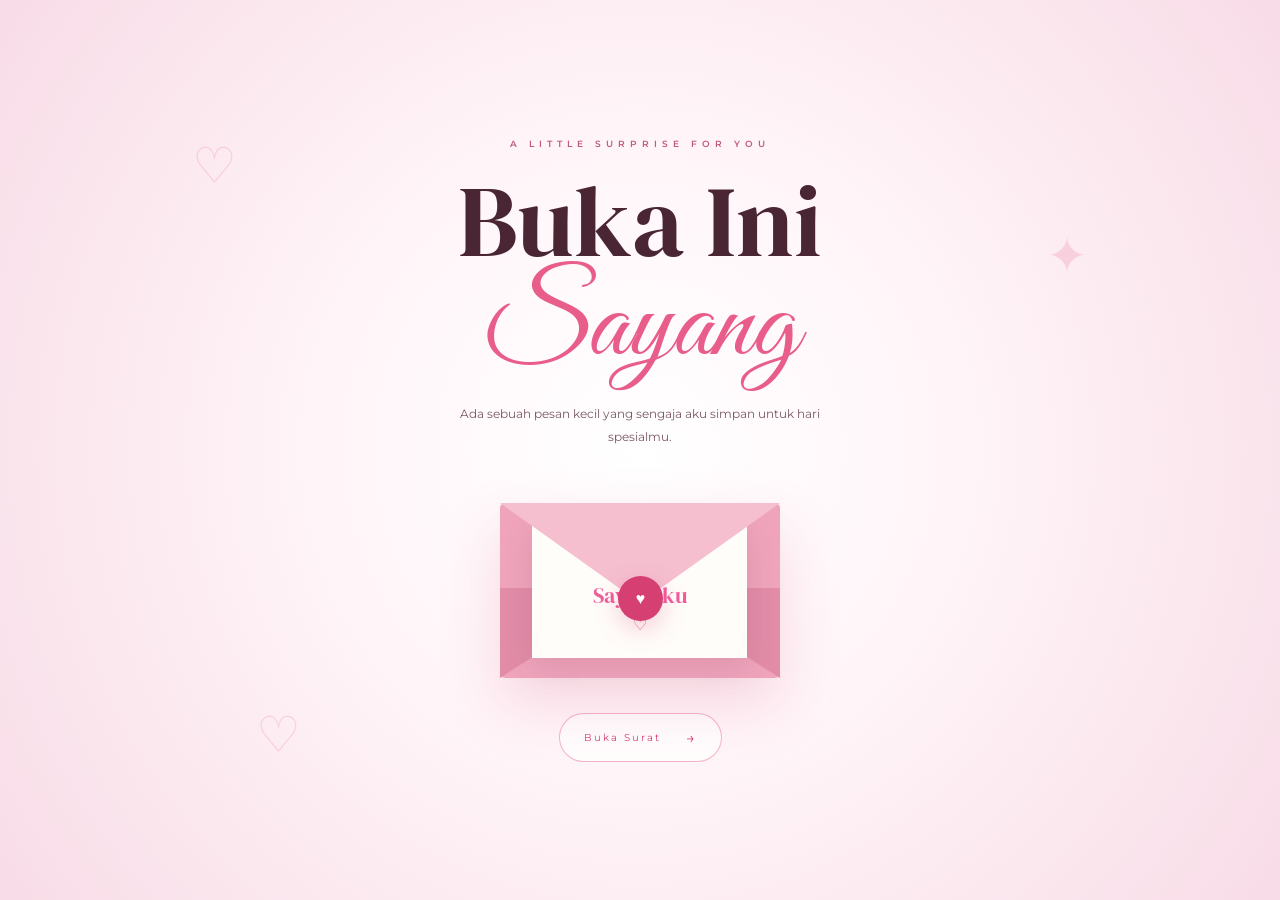
==== commit b99aab0f: "Update lenna.html" ====
--- a/index.html
+++ b/index.html
@@ -567,2211 +567,3 @@
 
 </body>
 </html>
-
-/* ==========================================
-   RESET
-========================================== */
-
-* {
-    margin: 0;
-    padding: 0;
-    box-sizing: border-box;
-}
-
-html {
-    scroll-behavior: smooth;
-}
-
-body {
-    font-family: "Montserrat", sans-serif;
-    background: #ff4f72;
-    color: #f15e9c;
-    overflow-x: hidden;
-}
-
-body::-webkit-scrollbar {
-    width: 7px;
-}
-
-body::-webkit-scrollbar-thumb {
-    background: #e85d8a;
-    border-radius: 20px;
-}
-
-body::-webkit-scrollbar-track {
-    background: #fff0f6;
-}
-
-a {
-    text-decoration: none;
-    color: inherit;
-}
-
-button {
-    font-family: inherit;
-}
-
-img {
-    max-width: 100%;
-}
-
-
-/* ==========================================
-   VARIABLES
-========================================== */
-
-:root {
-    --pink: #e85d8a;
-    --pink-dark: #d63f72;
-    --pink-soft: #f7b6ca;
-    --pink-light: #fff0f6;
-    --pink-pale: #fff7fa;
-
-    --text: #4a2635;
-    --text-light: #795967;
-
-    --white: #ffffff;
-    --cream: #fffafb;
-
-    --gold: #d5a45c;
-
-    --container: 1150px;
-}
-
-
-/* ==========================================
-   CONTAINER
-========================================== */
-
-.container {
-    width: min(
-        var(--container),
-        calc(100% - 60px)
-    );
-
-    margin: auto;
-}
-
-
-/* ==========================================
-   OPENING PAGE
-========================================== */
-
-.opening {
-    min-height: 100vh;
-
-    position: fixed;
-    inset: 0;
-
-    z-index: 5000;
-
-    display: flex;
-    align-items: center;
-    justify-content: center;
-
-    text-align: center;
-
-    background:
-        radial-gradient(
-            circle at center,
-            #ffffff 0%,
-            #fff5f8 40%,
-            #f8dce7 100%
-        );
-
-    transition:
-        opacity 1.2s ease,
-        visibility 1.2s ease,
-        transform 1.2s ease;
-}
-
-.opening.hide {
-    opacity: 0;
-    visibility: hidden;
-    transform: scale(1.05);
-}
-
-.opening-inner {
-    position: relative;
-    z-index: 5;
-}
-
-.opening-label {
-    font-size: 9px;
-    letter-spacing: 5px;
-    color: #c05b7c;
-    font-weight: 600;
-}
-
-.opening h1 {
-    font-family: "DM Serif Display", serif;
-
-    font-weight: 400;
-
-    color: var(--text);
-
-    font-size: clamp(
-        55px,
-        8vw,
-        100px
-    );
-
-    line-height: .95;
-
-    margin: 25px 0 20px;
-}
-
-.opening h1 span {
-    display: block;
-
-    font-family: "Great Vibes", cursive;
-
-    color: var(--pink);
-
-    font-size: 1.15em;
-
-    margin-top: 5px;
-}
-
-.opening-text {
-    max-width: 380px;
-
-    margin: auto;
-
-    color: var(--text-light);
-
-    font-size: 12px;
-
-    line-height: 1.9;
-}
-
-
-/* ==========================================
-   OPENING DECORATION
-========================================== */
-
-.opening-decoration {
-    position: absolute;
-
-    color: rgba(
-        232,
-        93,
-        138,
-        .20
-    );
-
-    font-size: 50px;
-
-    animation:
-        floating 5s ease-in-out infinite;
-}
-
-.decoration-one {
-    top: 15%;
-    left: 15%;
-}
-
-.decoration-two {
-    top: 25%;
-    right: 15%;
-
-    animation-delay: 1s;
-}
-
-.decoration-three {
-    bottom: 15%;
-    left: 20%;
-
-    animation-delay: 2s;
-}
-
-@keyframes floating {
-
-    0%,
-    100% {
-        transform:
-            translateY(0)
-            rotate(0);
-    }
-
-    50% {
-        transform:
-            translateY(-15px)
-            rotate(8deg);
-    }
-}
-
-
-/* ==========================================
-   ENVELOPE
-========================================== */
-
-.envelope {
-    width: 280px;
-    height: 175px;
-
-    margin: 55px auto 35px;
-
-    position: relative;
-
-    cursor: pointer;
-
-    perspective: 1000px;
-}
-
-.envelope-back {
-    position: absolute;
-    inset: 0;
-
-    background: #efa4bc;
-
-    border-radius: 5px;
-
-    box-shadow:
-        0 25px 60px
-        rgba(214, 63, 114, .18);
-}
-
-.envelope-back::before,
-.envelope-back::after {
-    content: "";
-
-    position: absolute;
-
-    width: 0;
-    height: 0;
-
-    border-style: solid;
-}
-
-.envelope-back::before {
-    left: 0;
-    bottom: 0;
-
-    border-width:
-        90px
-        140px
-        0
-        0;
-
-    border-color:
-        #e28ca8
-        transparent
-        transparent
-        transparent;
-}
-
-.envelope-back::after {
-    right: 0;
-    bottom: 0;
-
-    border-width:
-        90px
-        0
-        0
-        140px;
-
-    border-color:
-        #e28ca8
-        transparent
-        transparent
-        transparent;
-}
-
-
-/* PAPER */
-
-.paper {
-    position: absolute;
-
-    width: 215px;
-    height: 135px;
-
-    left: 32px;
-    top: 20px;
-
-    background: #fffdf9;
-
-    display: flex;
-    flex-direction: column;
-
-    justify-content: center;
-    align-items: center;
-
-    z-index: 2;
-
-    transition: 1s ease;
-
-    box-shadow:
-        0 10px 30px
-        rgba(70, 20, 40, .1);
-}
-
-.paper p {
-    font-family: "Great Vibes", cursive;
-
-    font-size: 23px;
-
-    color: #c65379;
-}
-
-.paper strong {
-    font-family: "DM Serif Display", serif;
-
-    font-size: 22px;
-
-    font-weight: 400;
-
-    margin-top: 4px;
-}
-
-.paper span {
-    color: var(--pink);
-
-    margin-top: 5px;
-}
-
-
-/* ENVELOPE FLAP */
-
-.envelope-flap {
-    position: absolute;
-
-    top: 0;
-    left: 0;
-
-    width: 0;
-    height: 0;
-
-    border-left:
-        140px solid transparent;
-
-    border-right:
-        140px solid transparent;
-
-    border-top:
-        100px solid #f5bfd0;
-
-    transform-origin: top;
-
-    transition: .8s ease;
-
-    z-index: 4;
-}
-
-
-/* SEAL */
-
-.seal {
-    position: absolute;
-
-    width: 45px;
-    height: 45px;
-
-    left: calc(50% - 22px);
-    top: 73px;
-
-    display: flex;
-    align-items: center;
-    justify-content: center;
-
-    border-radius: 50%;
-
-    background: var(--pink-dark);
-
-    color: white;
-
-    z-index: 6;
-
-    box-shadow:
-        0 8px 25px
-        rgba(214, 63, 114, .25);
-
-    transition: .5s ease;
-}
-
-
-/* OPEN ANIMATION */
-
-.envelope.open .envelope-flap {
-    transform: rotateX(180deg);
-    z-index: 1;
-}
-
-.envelope.open .paper {
-    transform: translateY(-100px);
-    z-index: 5;
-}
-
-.envelope.open .seal {
-    transform: scale(0);
-}
-
-
-/* ==========================================
-   MAIN BUTTON
-========================================== */
-
-.main-button {
-    display: inline-flex;
-
-    align-items: center;
-
-    gap: 25px;
-
-    padding: 14px 24px;
-
-    border:
-        1px solid
-        rgba(232, 93, 138, .45);
-
-    border-radius: 50px;
-
-    background:
-        rgba(255, 255, 255, .75);
-
-    color: var(--pink-dark);
-
-    font-size: 10px;
-
-    letter-spacing: 2px;
-
-    cursor: pointer;
-
-    transition: .4s ease;
-}
-
-.main-button span {
-    font-size: 15px;
-}
-
-.main-button:hover {
-    background: var(--pink);
-
-    color: white;
-
-    border-color: var(--pink);
-
-    transform: translateY(-4px);
-
-    box-shadow:
-        0 15px 35px
-        rgba(232, 93, 138, .28);
-}
-
-
-/* ==========================================
-   WEBSITE
-========================================== */
-
-.website {
-    display: none;
-}
-
-.website.show {
-    display: block;
-
-    animation:
-        websiteReveal 1.5s ease;
-}
-
-@keyframes websiteReveal {
-
-    from {
-        opacity: 0;
-    }
-
-    to {
-        opacity: 1;
-    }
-}
-
-
-/* ==========================================
-   HEADER
-========================================== */
-
-header {
-    position: fixed;
-
-    top: 0;
-    left: 0;
-
-    width: 100%;
-
-    height: 80px;
-
-    display: flex;
-
-    align-items: center;
-
-    justify-content: space-between;
-
-    padding: 0 45px;
-
-    z-index: 2000;
-
-    color: white;
-
-    background:
-        rgba(
-            232,
-            93,
-            138,
-            .94
-        );
-
-    backdrop-filter: blur(18px);
-
-    border-bottom:
-        1px solid
-        rgba(255,255,255,.18);
-
-    box-shadow:
-        0 8px 30px
-        rgba(214, 63, 114, .18);
-
-    transition: .4s ease;
-}
-
-header.scrolled {
-    height: 68px;
-
-    color: white;
-
-    background:
-        rgba(
-            232,
-            93,
-            138,
-            .98
-        );
-
-    box-shadow:
-        0 10px 35px
-        rgba(214, 63, 114, .25);
-}
-
-
-/* LOGO */
-
-.logo {
-    font-family:
-        "Great Vibes",
-        cursive;
-
-    font-size: 30px;
-}
-
-.logo span {
-    color: #ffd1df;
-}
-
-
-/* ==========================================
-   NAVIGATION
-========================================== */
-
-nav {
-    display: flex;
-
-    gap: 30px;
-}
-
-nav a {
-    position: relative;
-
-    padding: 8px 0;
-
-    font-size: 9px;
-
-    letter-spacing: 2px;
-
-    color: white;
-
-    opacity: .75;
-
-    transition: .3s ease;
-}
-
-nav a::after {
-    content: "";
-
-    position: absolute;
-
-    left: 0;
-    bottom: 0;
-
-    width: 0;
-
-    height: 1px;
-
-    background: white;
-
-    transition: .3s ease;
-}
-
-nav a:hover,
-nav a.active {
-    opacity: 1;
-}
-
-nav a:hover::after,
-nav a.active::after {
-    width: 100%;
-}
-
-
-/* ==========================================
-   MUSIC BUTTON
-========================================== */
-
-.music-button {
-    border:
-        1px solid
-        rgba(255,255,255,.7);
-
-    background:
-        rgba(255,255,255,.08);
-
-    color: white;
-
-    border-radius: 50px;
-
-    padding: 9px 15px;
-
-    font-size: 9px;
-
-    display: flex;
-
-    align-items: center;
-
-    gap: 8px;
-
-    cursor: pointer;
-
-    transition: .3s ease;
-}
-
-.music-button:hover {
-    background: white;
-
-    color: var(--pink-dark);
-}
-
-.music-icon {
-    font-size: 15px;
-}
-
-
-/* ==========================================
-   HERO
-========================================== */
-
-.hero {
-    min-height: 100vh;
-
-    position: relative;
-
-    display: flex;
-
-    justify-content: center;
-
-    align-items: center;
-
-    text-align: center;
-
-    color: white;
-
-    overflow: hidden;
-}
-
-.hero-image {
-    position: absolute;
-
-    inset: 0;
-
-    background:
-        url("images/foto1.jpg")
-        center / cover;
-
-    transform: scale(1.05);
-
-    animation:
-        heroZoom 12s ease forwards;
-}
-
-@keyframes heroZoom {
-
-    from {
-        transform: scale(1.05);
-    }
-
-    to {
-        transform: scale(1);
-    }
-}
-
-.hero-overlay {
-    position: absolute;
-
-    inset: 0;
-
-    background:
-        linear-gradient(
-            rgba(214, 63, 114, .30),
-            rgba(70, 20, 40, .72)
-        );
-}
-
-.hero-content {
-    position: relative;
-
-    z-index: 2;
-
-    max-width: 800px;
-
-    padding: 30px;
-}
-
-.eyebrow {
-    font-size: 9px;
-
-    letter-spacing: 5px;
-
-    color: #ffd0df;
-}
-
-.hero h2 {
-    font-family:
-        "DM Serif Display",
-        serif;
-
-    font-weight: 400;
-
-    font-size:
-        clamp(
-            50px,
-            8vw,
-            95px
-        );
-
-    line-height: .95;
-
-    margin: 25px 0;
-}
-
-.hero h2 span {
-    display: block;
-
-    font-family:
-        "Great Vibes",
-        cursive;
-
-    color: #ffb5cd;
-
-    font-size: 1.2em;
-}
-
-.hero-text {
-    max-width: 550px;
-
-    margin: auto;
-
-    font-size: 13px;
-
-    line-height: 2;
-
-    font-weight: 300;
-}
-
-.hero-button {
-    display: inline-flex;
-
-    gap: 25px;
-
-    margin-top: 45px;
-
-    padding: 14px 23px;
-
-    border:
-        1px solid
-        rgba(255,255,255,.5);
-
-    border-radius: 50px;
-
-    font-size: 9px;
-
-    letter-spacing: 2px;
-
-    transition: .4s;
-}
-
-.hero-button:hover {
-    background: white;
-
-    color: var(--pink-dark);
-}
-
-.hero-bottom {
-    position: absolute;
-
-    bottom: 35px;
-
-    left: 50%;
-
-    transform:
-        translateX(-50%);
-
-    font-size: 8px;
-
-    letter-spacing: 4px;
-
-    opacity: .7;
-}
-
-
-/* ==========================================
-   SECTION GENERAL
-========================================== */
-
-section:not(.hero):not(.opening) {
-    padding: 140px 0;
-}
-
-.section-heading {
-    max-width: 700px;
-
-    margin-bottom: 80px;
-}
-
-.section-heading.center {
-    text-align: center;
-
-    margin-left: auto;
-    margin-right: auto;
-}
-
-.section-number {
-    font-size: 8px;
-
-    letter-spacing: 4px;
-
-    color: #c05b7c;
-
-    font-weight: 600;
-}
-
-.script {
-    font-family:
-        "Great Vibes",
-        cursive;
-
-    font-size: 38px;
-
-    color: var(--pink);
-
-    margin: 18px 0 8px;
-}
-
-.section-heading h2 {
-    font-family:
-        "DM Serif Display",
-        serif;
-
-    font-size:
-        clamp(
-            40px,
-            5vw,
-            65px
-        );
-
-    font-weight: 400;
-
-    line-height: 1.1;
-}
-
-.heading-description {
-    color: var(--text-light);
-
-    font-size: 12px;
-
-    line-height: 2;
-
-    max-width: 450px;
-
-    margin: 20px auto 0;
-}
-
-
-/* ==========================================
-   LETTER
-========================================== */
-
-.letter-section {
-    background: var(--cream);
-}
-
-.letter-layout {
-    display: grid;
-
-    grid-template-columns: 100px 1fr;
-
-    max-width: 900px;
-
-    margin: auto;
-}
-
-.letter-side {
-    display: flex;
-
-    justify-content: center;
-
-    border-right:
-        1px solid
-        #f0cbd7;
-}
-
-.vertical-text {
-    writing-mode: vertical-rl;
-
-    transform: rotate(180deg);
-
-    font-size: 8px;
-
-    letter-spacing: 4px;
-
-    color: #bd7892;
-}
-
-.letter {
-    max-width: 680px;
-
-    padding-left: 70px;
-}
-
-.letter p {
-    font-family:
-        "DM Serif Display",
-        serif;
-
-    font-size: 17px;
-
-    line-height: 2;
-
-    color: #674452;
-
-    margin-bottom: 25px;
-}
-
-.letter-intro {
-    font-family:
-        "Great Vibes",
-        cursive !important;
-
-    color: var(--pink) !important;
-
-    font-size: 32px !important;
-}
-
-.letter-signature {
-    margin-top: 60px;
-
-    display: flex;
-
-    flex-direction: column;
-
-    font-family:
-        "Great Vibes",
-        cursive;
-
-    font-size: 25px;
-
-    color: var(--pink-dark);
-}
-
-.letter-signature strong {
-    font-size: 35px;
-
-    font-weight: 400;
-}
-
-
-/* ==========================================
-   MEMORIES
-========================================== */
-
-.memories-section {
-    background: #fff0f6;
-
-    padding: 140px 0;
-}
-
-
-/* GALLERY */
-
-.gallery {
-    width: 100%;
-
-    max-width: 1100px;
-
-    margin: 0 auto;
-
-    display: grid;
-
-    grid-template-columns:
-        repeat(4, 1fr);
-
-    gap: 24px;
-}
-
-
-/* ==========================================
-   PHOTO CARD
-========================================== */
-
-.photo {
-    position: relative;
-
-    width: 100%;
-
-    height: 360px;
-
-    padding: 8px;
-
-    background: white;
-
-    border:
-        1px solid
-        rgba(
-            232,
-            93,
-            138,
-            .12
-        );
-
-    box-shadow:
-        0 15px 40px
-        rgba(
-            150,
-            55,
-            85,
-            .10
-        );
-
-    overflow: hidden;
-
-    transition:
-        transform .5s ease,
-        box-shadow .5s ease;
-}
-
-
-/* FOTO */
-
-.photo img {
-    width: 100%;
-
-    height: 100%;
-
-    display: block;
-
-    object-fit: cover;
-
-    object-position: center;
-
-    transition:
-        transform .6s ease;
-}
-
-
-/* HOVER */
-
-.photo:hover {
-    transform:
-        translateY(-8px);
-
-    box-shadow:
-        0 25px 55px
-        rgba(
-            214,
-            63,
-            114,
-            .18
-        );
-}
-
-.photo:hover img {
-    transform:
-        scale(1.04);
-}
-
-
-/* ==========================================
-   PHOTO SIZES
-========================================== */
-
-.photo-large {
-    grid-column: span 2;
-
-    height: 500px;
-}
-
-.photo-small {
-    grid-column: span 1;
-
-    height: 360px;
-}
-
-.photo-wide {
-    grid-column: span 2;
-
-    height: 360px;
-}
-
-.photo-medium {
-    grid-column: span 1;
-
-    height: 360px;
-}
-
-
-/* ==========================================
-   PHOTO INFO
-========================================== */
-
-.photo-info {
-    position: absolute;
-
-    left: 8px;
-    right: 8px;
-    bottom: 8px;
-
-    padding:
-        40px
-        15px
-        14px;
-
-    display: flex;
-
-    align-items: center;
-
-    gap: 12px;
-
-    color: white;
-
-    background:
-        linear-gradient(
-            transparent,
-            rgba(
-                65,
-                18,
-                38,
-                .78
-            )
-        );
-}
-
-.photo-info span {
-    font-size: 8px;
-
-    color: #ffd1df;
-
-    letter-spacing: 2px;
-}
-
-.photo-info p {
-    font-size: 9px;
-
-    letter-spacing: 1px;
-
-    color: white;
-
-    margin: 0;
-}
-
-
-/* ==========================================
-   POEM
-========================================== */
-
-.poem-section {
-    position: relative;
-
-    color: white;
-
-    overflow: hidden;
-
-    background: #d63f72;
-}
-
-.poem-background {
-    position: absolute;
-
-    inset: 0;
-
-    background:
-        linear-gradient(
-            rgba(214,63,114,.72),
-            rgba(112,30,59,.88)
-        ),
-        url("images/foto4.jpg")
-        center / cover fixed;
-
-    opacity: .9;
-}
-
-.poem-content {
-    position: relative;
-
-    z-index: 2;
-
-    max-width: 800px;
-
-    margin: auto;
-
-    text-align: center;
-}
-
-.poem-content .section-number {
-    color: #ffd2df;
-}
-
-.poem-content .script {
-    color: #ffb4cc;
-}
-
-.poem-content h2 {
-    font-family:
-        "DM Serif Display",
-        serif;
-
-    font-size:
-        clamp(
-            40px,
-            6vw,
-            70px
-        );
-
-    font-weight: 400;
-
-    line-height: 1.1;
-
-    margin:
-        20px 0
-        50px;
-}
-
-.poem-text {
-    max-width: 620px;
-
-    margin: auto;
-}
-
-.poem-text p {
-    font-family:
-        "DM Serif Display",
-        serif;
-
-    font-size: 17px;
-
-    line-height: 2;
-
-    color: #ffe1ea;
-
-    margin-bottom: 30px;
-}
-
-.poem-heart {
-    font-size: 50px;
-
-    color: #ffb1ca;
-
-    margin-top: 50px;
-
-    animation:
-        pulse 1.5s infinite;
-}
-
-@keyframes pulse {
-
-    0%,
-    100% {
-        transform: scale(1);
-    }
-
-    50% {
-        transform: scale(1.15);
-    }
-}
-
-
-/* ==========================================
-   WISH
-========================================== */
-
-.wish-section {
-    background: var(--cream);
-}
-
-.wish-box {
-    max-width: 850px;
-
-    margin: auto;
-
-    text-align: center;
-
-    padding: 90px 40px;
-
-    border:
-        1px solid
-        #efc9d6;
-
-    background:
-        linear-gradient(
-            135deg,
-            #ffffff,
-            #fff4f8
-        );
-
-    box-shadow:
-        0 30px 80px
-        rgba(
-            100,
-            30,
-            50,
-            .08
-        );
-}
-
-.wish-symbol {
-    color: var(--gold);
-
-    font-size: 35px;
-
-    margin-bottom: 20px;
-}
-
-.wish-box h2 {
-    font-family:
-        "DM Serif Display",
-        serif;
-
-    font-size:
-        clamp(
-            40px,
-            5vw,
-            65px
-        );
-
-    font-weight: 400;
-
-    line-height: 1.1;
-
-    margin: 25px 0;
-}
-
-.wish-box > p:not(.section-number) {
-    color: var(--text-light);
-
-    font-size: 12px;
-
-    line-height: 2;
-
-    margin-bottom: 35px;
-}
-
-
-/* ==========================================
-   FINAL
-========================================== */
-
-.final-section {
-    background: #fff0f6;
-
-    text-align: center;
-}
-
-.final-content {
-    max-width: 800px;
-
-    margin: auto;
-}
-
-.final-content h2 {
-    font-family:
-        "DM Serif Display",
-        serif;
-
-    font-weight: 400;
-
-    font-size:
-        clamp(
-            40px,
-            6vw,
-            70px
-        );
-
-    line-height: 1.1;
-
-    margin: 20px 0;
-}
-
-.final-content > p:not(.script):not(.final-signature) {
-    color: var(--text-light);
-
-    font-size: 13px;
-}
-
-.final-heart {
-    color: var(--pink);
-
-    font-size: 70px;
-
-    margin: 40px 0;
-
-    animation:
-        pulse 1.5s infinite;
-}
-
-.final-signature {
-    font-family:
-        "Great Vibes",
-        cursive;
-
-    font-size: 38px;
-
-    color: var(--pink-dark);
-}
-
-
-/* ==========================================
-   FOOTER
-========================================== */
-
-footer {
-    padding: 55px 30px;
-
-    text-align: center;
-
-    background: #d63f72;
-
-    color: #ffe0e9;
-}
-
-.footer-logo {
-    font-family:
-        "Great Vibes",
-        cursive;
-
-    font-size: 30px;
-
-    color: white;
-
-    margin-bottom: 10px;
-}
-
-.footer-logo span {
-    color: #ffd1df;
-}
-
-footer p {
-    font-size: 9px;
-
-    letter-spacing: 2px;
-}
-
-.footer-line {
-    display: block;
-
-    width: 40px;
-
-    height: 1px;
-
-    background: #f8b1c8;
-
-    margin: 20px auto;
-}
-
-footer small {
-    font-size: 8px;
-
-    color: #ffd0dd;
-}
-
-
-/* ==========================================
-   BACK TO TOP
-========================================== */
-
-.back-top {
-    position: fixed;
-
-    right: 25px;
-    bottom: 25px;
-
-    width: 42px;
-    height: 42px;
-
-    border-radius: 50%;
-
-    border:
-        1px solid
-        #e85d8a;
-
-    background:
-        rgba(
-            255,
-            255,
-            255,
-            .90
-        );
-
-    backdrop-filter: blur(10px);
-
-    color: var(--pink-dark);
-
-    cursor: pointer;
-
-    z-index: 1500;
-
-    opacity: 0;
-
-    visibility: hidden;
-
-    transform:
-        translateY(15px);
-
-    transition: .4s;
-}
-
-.back-top.show {
-    opacity: 1;
-
-    visibility: visible;
-
-    transform:
-        translateY(0);
-}
-
-
-/* ==========================================
-   SCROLL REVEAL
-========================================== */
-
-.reveal {
-    opacity: 0;
-
-    transform:
-        translateY(40px);
-
-    transition:
-        opacity 1s ease,
-        transform 1s ease;
-}
-
-.reveal.visible {
-    opacity: 1;
-
-    transform:
-        translateY(0);
-}
-
-
-/* ==========================================
-   MOBILE
-========================================== */
-
-@media (max-width: 800px) {
-
-    .container {
-        width:
-            calc(100% - 35px);
-    }
-
-
-    /* HEADER */
-
-    header {
-        height: 65px;
-
-        padding: 0 20px;
-    }
-
-    header.scrolled {
-        height: 60px;
-    }
-
-
-    /* NAV */
-
-    nav {
-        position: absolute;
-
-        top: 65px;
-        left: 0;
-
-        width: 100%;
-
-        justify-content: center;
-
-        gap: 18px;
-
-        padding: 12px;
-
-        background:
-            rgba(
-                232,
-                93,
-                138,
-                .97
-            );
-
-        backdrop-filter:
-            blur(15px);
-
-        color: white;
-    }
-
-    nav a {
-        font-size: 7px;
-
-        letter-spacing: 1px;
-    }
-
-
-    /* MUSIC */
-
-    .music-button span:last-child {
-        display: none;
-    }
-
-    .music-button {
-        width: 38px;
-        height: 38px;
-
-        justify-content: center;
-
-        padding: 0;
-    }
-
-
-    /* HERO */
-
-    .hero {
-        min-height: 100vh;
-    }
-
-    .hero h2 {
-        font-size: 50px;
-    }
-
-    .hero-text {
-        font-size: 11px;
-    }
-
-
-    /* SECTION */
-
-    section:not(.hero):not(.opening) {
-        padding: 100px 0;
-    }
-
-    .section-heading {
-        margin-bottom: 55px;
-    }
-
-
-    /* LETTER */
-
-    .letter-layout {
-        grid-template-columns: 1fr;
-    }
-
-    .letter-side {
-        display: none;
-    }
-
-    .letter {
-        padding-left: 0;
-    }
-
-    .letter p {
-        font-size: 15px;
-
-        line-height: 2;
-    }
-
-
-    /* ======================================
-       MOBILE GALLERY
-    ====================================== */
-
-    .gallery {
-        grid-template-columns:
-            repeat(2, 1fr);
-
-        gap: 12px;
-    }
-
-    .photo {
-        height: 270px;
-
-        padding: 6px;
-    }
-
-    .photo-large {
-        grid-column: span 2;
-
-        height: 350px;
-    }
-
-    .photo-small {
-        grid-column: span 1;
-
-        height: 270px;
-    }
-
-    .photo-wide {
-        grid-column: span 2;
-
-        height: 300px;
-    }
-
-    .photo-medium {
-        grid-column: span 1;
-
-        height: 270px;
-    }
-
-    .photo-info {
-        left: 6px;
-        right: 6px;
-        bottom: 6px;
-
-        padding:
-            30px
-            10px
-            10px;
-    }
-
-    .photo-info p {
-        font-size: 7px;
-    }
-
-
-    /* POEM */
-
-    .poem-text p {
-        font-size: 15px;
-    }
-
-
-    /* WISH */
-
-    .wish-box {
-        padding:
-            60px 25px;
-    }
-
-
-    /* BACK TOP */
-
-    .back-top {
-        right: 18px;
-        bottom: 18px;
-    }
-
-}
-
-
-/* ==========================================
-   SMALL PHONE
-========================================== */
-
-@media (max-width: 480px) {
-
-    .opening h1 {
-        font-size: 58px;
-    }
-
-    .envelope {
-        transform: scale(.85);
-
-        margin-top: 35px;
-        margin-bottom: 20px;
-    }
-
-    .logo {
-        font-size: 25px;
-    }
-
-    nav {
-        gap: 12px;
-    }
-
-    nav a {
-        font-size: 6px;
-    }
-
-    .hero h2 {
-        font-size: 43px;
-    }
-
-    .hero-content {
-        padding:
-            20px;
-    }
-
-    .gallery {
-        gap: 10px;
-    }
-
-    .photo {
-        height: 230px;
-    }
-
-    .photo-large {
-        height: 300px;
-    }
-
-    .photo-wide {
-        height: 260px;
-    }
-
-    .photo-small,
-    .photo-medium {
-        height: 230px;
-    }
-
-    .photo-info {
-        padding:
-            25px
-            8px
-            8px;
-    }
-
-    .photo-info span {
-        font-size: 7px;
-    }
-
-    .photo-info p {
-        font-size: 6px;
-    }
-
-}
-
-// ===============================
-// AMBIL ELEMENT
-// ===============================
-
-const opening = document.getElementById("opening");
-const website = document.getElementById("website");
-
-const envelope = document.getElementById("envelope");
-const openButton = document.getElementById("openButton");
-
-const music = document.getElementById("music");
-
-
-// ===============================
-// BUKA SURAT
-// ===============================
-
-function bukaSurat() {
-
-    // Cegah tombol ditekan berkali-kali
-    openButton.disabled = true;
-
-    // Animasi amplop terbuka
-    envelope.classList.add("open");
-
-    // Efek hati
-    createHeartExplosion();
-
-    // Tunggu animasi surat
-    setTimeout(function () {
-
-        // Hilangkan halaman pembuka
-        opening.classList.add("hide");
-
-    }, 1000);
-
-
-    // Tampilkan website
-    setTimeout(function () {
-
-        website.classList.add("show");
-
-        document.body.style.overflowY = "auto";
-
-        // Kembali ke paling atas
-        window.scrollTo({
-            top: 0,
-            behavior: "smooth"
-        });
-
-        // Coba memainkan musik
-        music.play().catch(function () {
-            console.log("Musik menunggu interaksi pengguna.");
-        });
-
-    }, 1600);
-
-}
-
-
-// ===============================
-// TOMBOL BUKA SURAT
-// ===============================
-
-openButton.addEventListener("click", bukaSurat);
-
-
-// Klik amplop juga bisa membuka
-envelope.addEventListener("click", function () {
-
-    if (!envelope.classList.contains("open")) {
-        bukaSurat();
-    }
-
-});
-
-
-// ===============================
-// EFEK HATI
-// ===============================
-
-function createHeartExplosion() {
-
-    const hearts = [
-        "♥",
-        "♡",
-        "❤",
-        "✦",
-        "✧"
-    ];
-
-    for (let i = 0; i < 30; i++) {
-
-        const heart = document.createElement("div");
-
-        heart.innerHTML =
-            hearts[Math.floor(Math.random() * hearts.length)];
-
-        heart.style.position = "fixed";
-
-        heart.style.left = "50%";
-        heart.style.top = "50%";
-
-        heart.style.zIndex = "9999";
-
-        heart.style.pointerEvents = "none";
-
-        heart.style.color = "#c94e76";
-
-        heart.style.fontSize =
-            (Math.random() * 20 + 10) + "px";
-
-
-        const angle =
-            Math.random() * Math.PI * 2;
-
-        const distance =
-            Math.random() * 300 + 100;
-
-        const x =
-            Math.cos(angle) * distance;
-
-        const y =
-            Math.sin(angle) * distance;
-
-
-        heart.animate(
-            [
-                {
-                    transform:
-                        "translate(-50%, -50%) scale(0)",
-
-                    opacity: 1
-                },
-
-                {
-                    transform:
-                        `translate(
-                            calc(-50% + ${x}px),
-                            calc(-50% + ${y}px)
-                        ) scale(1.2)`,
-
-                    opacity: 0
-                }
-            ],
-            {
-                duration: 1500,
-                easing: "ease-out"
-            }
-        );
-
-
-        document.body.appendChild(heart);
-
-
-        setTimeout(function () {
-            heart.remove();
-        }, 1600);
-
-    }
-
-}
-
-
-// ===============================
-// MUSIC
-// ===============================
-
-const musicButton =
-    document.getElementById("musicButton");
-
-
-if (musicButton) {
-
-    musicButton.addEventListener("click", function () {
-
-        if (music.paused) {
-
-            music.play();
-
-            musicButton.innerHTML =
-                '<span class="music-icon">♫</span><span>Music</span>';
-
-        } else {
-
-            music.pause();
-
-            musicButton.innerHTML =
-                '<span class="music-icon">▶</span><span>Music</span>';
-
-        }
-
-    });
-
-}
-
-
-// ===============================
-// HEADER SCROLL
-// ===============================
-
-const header =
-    document.getElementById("header");
-
-
-window.addEventListener("scroll", function () {
-
-    if (!header) return;
-
-    if (window.scrollY > 50) {
-
-        header.classList.add("scrolled");
-
-    } else {
-
-        header.classList.remove("scrolled");
-
-    }
-
-});
-
-
-// ===============================
-// BACK TO TOP
-// ===============================
-
-const backTop =
-    document.getElementById("backTop");
-
-
-if (backTop) {
-
-    window.addEventListener("scroll", function () {
-
-        if (window.scrollY > 500) {
-
-            backTop.classList.add("show");
-
-        } else {
-
-            backTop.classList.remove("show");
-
-        }
-
-    });
-
-
-    backTop.addEventListener("click", function () {
-
-        window.scrollTo({
-            top: 0,
-            behavior: "smooth"
-        });
-
-    });
-
-}
-
-
-// ===============================
-// WISH
-// ===============================
-
-const wishButton =
-    document.getElementById("wishButton");
-
-
-if (wishButton) {
-
-    wishButton.addEventListener("click", function () {
-
-        wishButton.innerHTML =
-            "Wish sent ✦";
-
-        wishButton.disabled = true;
-
-        createHeartExplosion();
-
-    });
-
-}
-
-
-// ===============================
-// SCROLL REVEAL
-// ===============================
-
-const revealElements =
-    document.querySelectorAll(".reveal");
-
-
-const observer =
-    new IntersectionObserver(function (entries) {
-
-        entries.forEach(function (entry) {
-
-            if (entry.isIntersecting) {
-
-                entry.target.classList.add("visible");
-
-            }
-
-        });
-
-    }, {
-        threshold: 0.15
-    });
-
-
-revealElements.forEach(function (element) {
-
-    observer.observe(element);
-
-});
